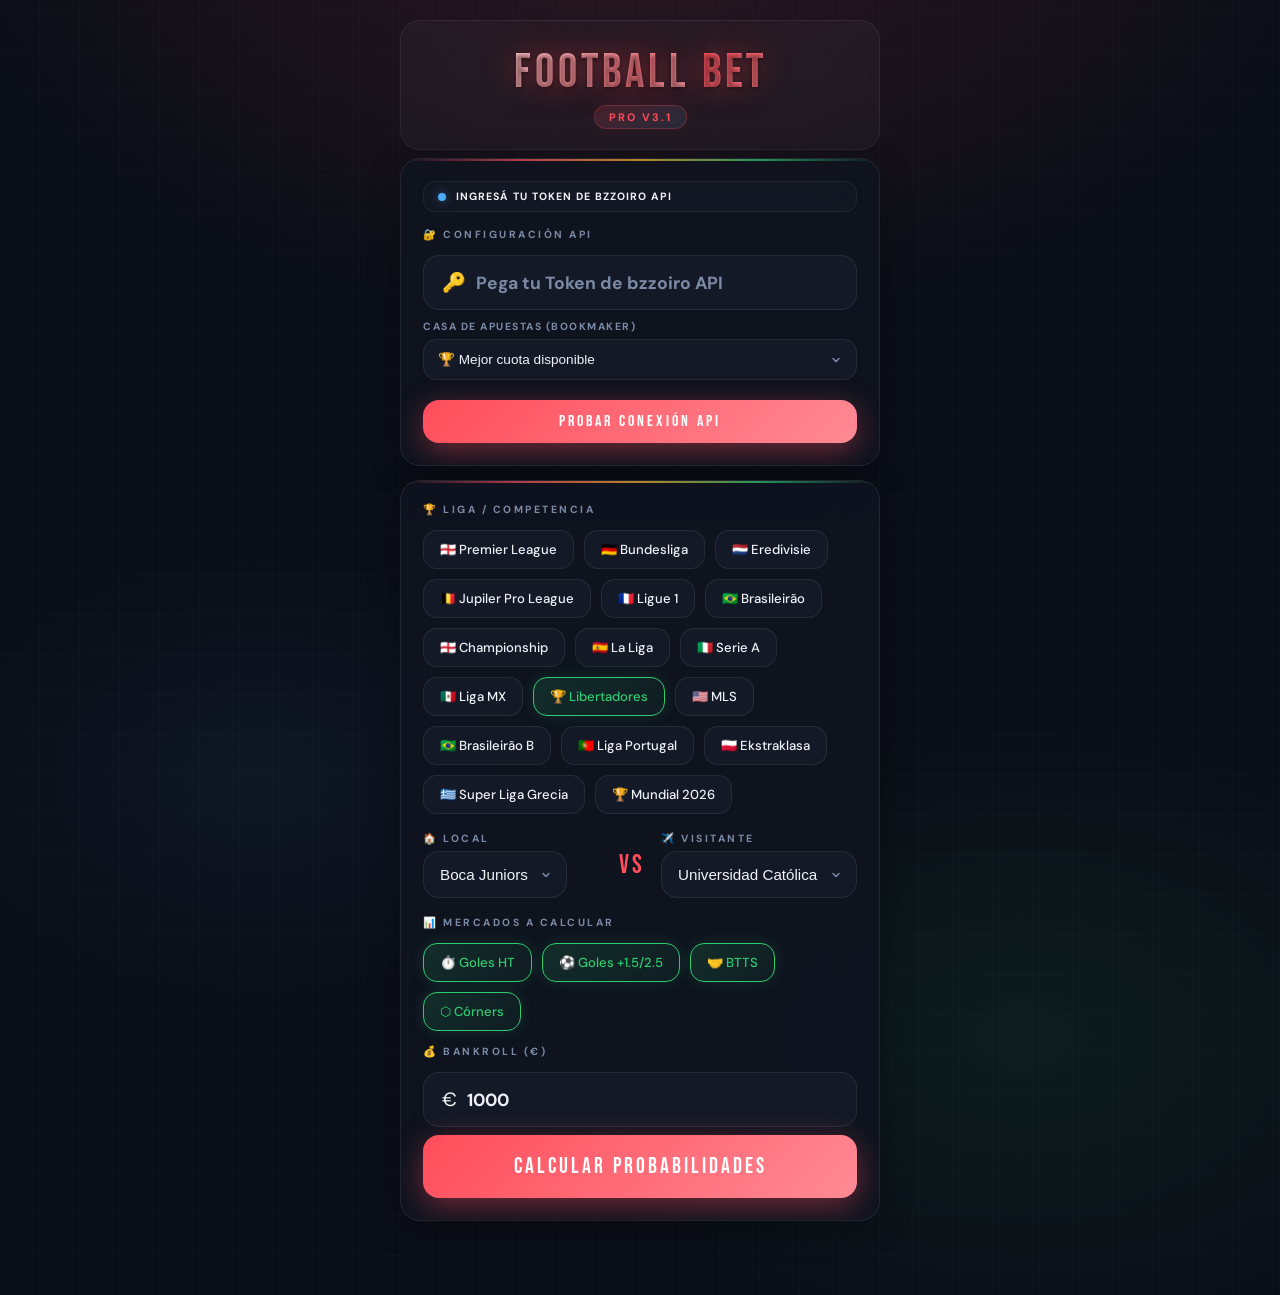
==== static/index.html @ b20aa8e4 "Rename index.html to static/index.html" ====
<!DOCTYPE html>
<html lang="es">
<head>
    <meta charset="UTF-8">
    <meta name="viewport" content="width=device-width, initial-scale=1.0">
    <title>FOOTBALL BET · PRO</title>
    <link href="https://fonts.googleapis.com/css2?family=Bebas+Neue&family=DM+Sans:wght@400;500;700&display=swap" rel="stylesheet">
    <style>
        :root {
            --bg: #0a0e17;
            --card: rgba(16, 20, 32, 0.85);
            --card2: rgba(22, 27, 42, 0.9);
            --border: rgba(255, 255, 255, 0.08);
            --text: #f0f2f8;
            --muted: #7b8aa6;
            --accent: #ff4d5a;
            --accent-glow: rgba(255, 77, 90, 0.5);
            --yellow: #ffb627;
            --yellow-glow: rgba(255, 182, 39, 0.5);
            --green: #2ecc71;
            --green-glow: rgba(46, 204, 113, 0.5);
            --blue: #4dabf7;
            --purple: #9775fa;
            --glass-bg: rgba(255, 255, 255, 0.03);
        }
        * { box-sizing: border-box; margin: 0; padding: 0; }
        body {
            background: var(--bg); color: var(--text); font-family: 'DM Sans', sans-serif;
            min-height: 100vh; display: flex; justify-content: center; padding: 20px 15px 60px;
            background-image:
                radial-gradient(ellipse 80% 50% at 50% -10%, rgba(255, 77, 90, 0.15) 0%, transparent 70%),
                radial-gradient(ellipse 60% 40% at 80% 80%, rgba(46, 204, 113, 0.08) 0%, transparent 60%),
                radial-gradient(ellipse 50% 35% at 20% 60%, rgba(77, 171, 247, 0.06) 0%, transparent 50%),
                repeating-linear-gradient(0deg, transparent, transparent 39px, rgba(255, 255, 255, 0.015) 39px, rgba(255, 255, 255, 0.015) 40px),
                repeating-linear-gradient(90deg, transparent, transparent 39px, rgba(255, 255, 255, 0.015) 39px, rgba(255, 255, 255, 0.015) 40px);
        }
        .container { width: 100%; max-width: 480px; }
        .header {
            text-align: center; padding: 28px 20px 20px; margin-bottom: 8px;
            background: var(--glass-bg); backdrop-filter: blur(20px); border-radius: 20px;
            border: 1px solid rgba(255, 255, 255, 0.06); position: relative; overflow: hidden;
        }
        .logo {
            font-family: 'Bebas Neue', sans-serif; font-size: 3rem; letter-spacing: 4px; color: white; line-height: 1;
            text-shadow: 0 0 30px var(--accent-glow), 0 2px 4px rgba(0, 0, 0, 0.5);
            background: linear-gradient(135deg, #ffffff 0%, #ff8a95 50%, #ffffff 100%);
            -webkit-background-clip: text; -webkit-text-fill-color: transparent; background-clip: text;
        }
        .badge {
            display: inline-block; margin-top: 8px; padding: 4px 14px;
            background: linear-gradient(135deg, rgba(255, 77, 90, 0.15), rgba(77, 171, 247, 0.1));
            border: 1px solid rgba(255, 77, 90, 0.25); border-radius: 20px;
            font-size: 0.68rem; font-weight: 700; letter-spacing: 2px; color: var(--accent);
            text-transform: uppercase; backdrop-filter: blur(10px); box-shadow: 0 0 20px rgba(255, 77, 90, 0.1);
        }
        .card {
            background: var(--card); backdrop-filter: blur(24px); border-radius: 20px; padding: 22px;
            border: 1px solid var(--border); margin-bottom: 14px; position: relative; overflow: hidden;
            box-shadow: 0 8px 32px rgba(0, 0, 0, 0.3); transition: all 0.3s ease;
        }
        .card::before {
            content: ''; position: absolute; top: 0; left: 0; right: 0; height: 2px;
            background: linear-gradient(90deg, transparent, var(--accent), var(--yellow), var(--green), transparent); opacity: 0.7;
        }
        .api-status {
            display: flex; align-items: center; gap: 10px; font-size: 0.66rem; font-weight: 700; letter-spacing: 1px;
            text-transform: uppercase; margin-bottom: 16px; padding: 8px 14px; border-radius: 12px;
            background: rgba(255, 255, 255, 0.02); border: 1px solid rgba(255, 255, 255, 0.06); backdrop-filter: blur(10px);
        }
        .api-dot { width: 8px; height: 8px; border-radius: 50%; background: var(--muted); flex-shrink: 0; transition: all 0.3s; }
        .api-dot.live { background: var(--green); box-shadow: 0 0 10px var(--green-glow), 0 0 20px var(--green-glow); }
        .api-dot.error { background: var(--accent); box-shadow: 0 0 10px var(--accent-glow); }
        .api-dot.sim { background: var(--blue); box-shadow: 0 0 10px rgba(77, 171, 247, 0.5); }

        .section-title {
            font-size: 0.65rem; font-weight: 700; letter-spacing: 2.5px; text-transform: uppercase;
            color: var(--muted); margin-bottom: 14px; display: flex; align-items: center; gap: 8px;
        }
        .chips { display: flex; flex-wrap: wrap; gap: 10px; margin-bottom: 6px; }
        .chip {
            padding: 10px 16px; border-radius: 14px; background: var(--card2); border: 1px solid var(--border);
            font-size: 0.82rem; font-weight: 500; cursor: pointer; transition: all 0.2s; user-select: none;
            display: flex; align-items: center; gap: 8px; color: var(--text);
        }
        .chip:hover { border-color: rgba(255, 255, 255, 0.2); transform: translateY(-1px); }
        .chip.active {
            background: linear-gradient(135deg, rgba(46, 204, 113, 0.15), rgba(46, 204, 113, 0.05));
            border-color: var(--green); color: var(--green); box-shadow: 0 0 15px rgba(46, 204, 113, 0.15);
        }

        .vs-row { display: flex; align-items: center; justify-content: center; gap: 16px; margin: 18px 0; }
        .vs-label { font-family: 'Bebas Neue', sans-serif; font-size: 1.6rem; color: var(--accent); letter-spacing: 3px; }
        .team-select {
            flex: 1; padding: 14px 16px; border-radius: 16px; background: var(--card2); border: 1px solid var(--border);
            color: var(--text); font-size: 0.95rem; font-weight: 500; cursor: pointer; appearance: none;
            background-image: url("data:image/svg+xml,%3Csvg xmlns='http://www.w3.org/2000/svg' width='12' height='12' viewBox='0 0 24 24' fill='none' stroke='%237b8aa6' stroke-width='3' stroke-linecap='round' stroke-linejoin='round'%3E%3Cpolyline points='6 9 12 15 18 9'%3E%3C/polyline%3E%3C/svg%3E");
            background-repeat: no-repeat; background-position: right 14px center; padding-right: 38px;
        }
        .team-select:focus { outline: none; border-color: var(--accent); }

        .input-wrap {
            background: var(--card2); border-radius: 16px; border: 1px solid var(--border); padding: 14px 18px;
            display: flex; align-items: center; gap: 10px;
        }
        .input-wrap input {
            background: transparent; border: none; color: var(--text); font-size: 1.1rem; font-weight: 700;
            width: 100%; outline: none; font-family: 'DM Sans', sans-serif;
        }
        .input-wrap input::placeholder { color: var(--muted); }

        .btn-calc {
            width: 100%; padding: 18px; border-radius: 16px; border: none;
            background: linear-gradient(135deg, var(--accent), #ff8a95);
            color: white; font-family: 'Bebas Neue', sans-serif; font-size: 1.4rem; letter-spacing: 3px;
            cursor: pointer; box-shadow: 0 8px 30px rgba(255, 77, 90, 0.4); transition: all 0.3s;
            margin-top: 8px; position: relative; overflow: hidden;
        }
        .btn-calc:hover { transform: translateY(-2px); box-shadow: 0 12px 40px rgba(255, 77, 90, 0.5); }
        .btn-calc:active { transform: translateY(0); }
        .btn-calc:disabled { opacity: 0.6; cursor: not-allowed; transform: none; }

        .alert-box {
            border-radius: 18px; padding: 18px; text-align: center; margin-bottom: 18px;
            border: 1px solid rgba(255, 77, 90, 0.3); background: rgba(255, 77, 90, 0.08);
        }
        .alert-box .icon { font-size: 1.6rem; margin-bottom: 6px; }
        .alert-box h3 { font-family: 'Bebas Neue', sans-serif; font-size: 1.3rem; letter-spacing: 2px; color: var(--accent); }
        .alert-box p { font-size: 0.78rem; color: var(--muted); margin-top: 4px; }

        .match-header {
            text-align: center; padding: 16px; border-radius: 16px;
            background: linear-gradient(135deg, rgba(255, 182, 39, 0.1), rgba(255, 77, 90, 0.05));
            border: 1px solid rgba(255, 182, 39, 0.2); margin-bottom: 16px;
        }
        .match-header .league { font-size: 0.7rem; font-weight: 700; letter-spacing: 2px; color: var(--yellow); text-transform: uppercase; margin-bottom: 8px; }
        .match-header .teams { font-family: 'Bebas Neue', sans-serif; font-size: 1.4rem; letter-spacing: 1.5px; }
        .match-header .elo { font-size: 0.72rem; color: var(--purple); margin-top: 6px; background: rgba(151, 117, 250, 0.1); padding: 3px 10px; border-radius: 10px; display: inline-block; }

        .prob-grid { display: grid; grid-template-columns: repeat(3, 1fr); gap: 10px; margin-bottom: 18px; }
        .prob-box {
            background: var(--card2); border-radius: 14px; padding: 14px 8px; text-align: center;
            border: 1px solid var(--border); transition: all 0.3s;
        }
        .prob-box .label { font-size: 0.65rem; font-weight: 700; letter-spacing: 1.5px; color: var(--muted); text-transform: uppercase; margin-bottom: 6px; display: flex; align-items: center; justify-content: center; gap: 4px; }
        .prob-box .value { font-family: 'Bebas Neue', sans-serif; font-size: 1.8rem; }
        .prob-box.home .value { color: var(--green); text-shadow: 0 0 15px var(--green-glow); }
        .prob-box.draw .value { color: var(--yellow); text-shadow: 0 0 15px var(--yellow-glow); }
        .prob-box.away .value { color: var(--accent); text-shadow: 0 0 15px var(--accent-glow); }
        .prob-box .est { font-size: 0.6rem; color: var(--muted); background: rgba(255, 182, 39, 0.1); padding: 2px 8px; border-radius: 8px; display: inline-block; margin-bottom: 6px; }
        .prob-box .odd-val { font-size: 0.75rem; color: var(--blue); font-weight: 700; margin-top: 4px; }
        .prob-box .ev-val { font-size: 0.65rem; font-weight: 700; padding: 2px 8px; border-radius: 8px; display: inline-block; margin-top: 4px; }
        .prob-box .ev-val.positive { background: rgba(46, 204, 113, 0.15); color: var(--green); border: 1px solid rgba(46, 204, 113, 0.3); }
        .prob-box .ev-val.negative { background: rgba(255, 77, 90, 0.15); color: var(--accent); border: 1px solid rgba(255, 77, 90, 0.3); }
        .prob-box .ev-val.neutral { background: rgba(255, 255, 255, 0.05); color: var(--muted); border: 1px solid rgba(255, 255, 255, 0.1); }

        .market-title {
            display: flex; align-items: center; justify-content: space-between; margin: 20px 0 12px;
        }
        .market-title h4 { font-size: 0.85rem; font-weight: 700; letter-spacing: 1.5px; text-transform: uppercase; display: flex; align-items: center; gap: 8px; }
        .market-title .badge-tag {
            font-size: 0.6rem; padding: 3px 10px; border-radius: 10px; background: rgba(151, 117, 250, 0.12);
            color: var(--purple); border: 1px solid rgba(151, 117, 250, 0.25); font-weight: 700;
        }

        .line-row {
            background: var(--card2); border-radius: 16px; padding: 16px; margin-bottom: 10px;
            border: 1px solid var(--border); display: flex; align-items: center; justify-content: space-between;
            position: relative; overflow: hidden;
        }
        .line-row::after {
            content: ''; position: absolute; left: 0; top: 0; bottom: 0; width: var(--bar-width, 0%);
            background: linear-gradient(90deg, rgba(255, 182, 39, 0.15), rgba(255, 182, 39, 0.05));
            border-radius: 16px 0 0 16px; pointer-events: none;
        }
        .line-row.negative::after {
            background: linear-gradient(90deg, rgba(255, 77, 90, 0.15), rgba(255, 77, 90, 0.05));
        }
        .line-info { position: relative; z-index: 1; }
        .line-info .line { font-family: 'Bebas Neue', sans-serif; font-size: 1.4rem; }
        .line-info .sublabel { font-size: 0.6rem; color: var(--muted); letter-spacing: 1.5px; text-transform: uppercase; margin-top: 2px; }
        .line-details { position: relative; z-index: 1; text-align: right; }
        .line-details .pct { font-family: 'Bebas Neue', sans-serif; font-size: 1.6rem; color: var(--yellow); }
        .line-details .pct.red { color: var(--accent); }
        .line-details .under { font-size: 0.7rem; color: var(--muted); }
        .line-details .ev {
            font-size: 0.65rem; font-weight: 700; padding: 2px 8px; border-radius: 8px;
            display: inline-block; margin-top: 4px;
        }
        .line-details .ev.positive { background: rgba(46, 204, 113, 0.15); color: var(--green); border: 1px solid rgba(46, 204, 113, 0.3); }
        .line-details .ev.negative { background: rgba(255, 77, 90, 0.15); color: var(--accent); border: 1px solid rgba(255, 77, 90, 0.3); }
        .line-details .ev.neutral { background: rgba(255, 255, 255, 0.05); color: var(--muted); border: 1px solid rgba(255, 255, 255, 0.1); }
        .line-details .odds { font-size: 0.6rem; color: var(--blue); margin-top: 2px; font-weight: 700; }

        .best-bet {
            border-radius: 20px; padding: 22px; text-align: center; margin-top: 18px;
            background: linear-gradient(135deg, rgba(46, 204, 113, 0.08), rgba(77, 171, 247, 0.05));
            border: 1px solid rgba(46, 204, 113, 0.25); position: relative; overflow: hidden;
        }
        .best-bet .target { font-size: 0.65rem; font-weight: 700; letter-spacing: 2.5px; color: var(--green); text-transform: uppercase; margin-bottom: 8px; display: flex; align-items: center; justify-content: center; gap: 6px; }
        .best-bet h3 { font-family: 'Bebas Neue', sans-serif; font-size: 1.5rem; letter-spacing: 2px; color: var(--yellow); margin-bottom: 6px; }
        .best-bet p { font-size: 0.78rem; color: var(--muted); margin-bottom: 12px; }
        .best-bet .conf { display: inline-block; padding: 6px 16px; border-radius: 20px; background: rgba(46, 204, 113, 0.12); border: 1px solid rgba(46, 204, 113, 0.3); color: var(--green); font-size: 0.8rem; font-weight: 700; }

        .other-bets { margin-top: 14px; }
        .other-bet-row {
            display: flex; align-items: center; justify-content: space-between; padding: 10px 0;
            border-bottom: 1px solid rgba(255, 255, 255, 0.05);
        }
        .other-bet-row:last-child { border-bottom: none; }
        .other-bet-row .rank { font-size: 0.75rem; color: var(--muted); width: 30px; }
        .other-bet-row .name { font-size: 0.82rem; font-weight: 700; flex: 1; }
        .other-bet-row .prob { font-family: 'Bebas Neue', sans-serif; font-size: 1.1rem; }

        .footer-note {
            text-align: center; font-size: 0.6rem; color: var(--muted); margin-top: 20px;
            letter-spacing: 1px; opacity: 0.6;
        }

        .hidden { display: none !important; }

        .bookmaker-select { margin-bottom: 14px; }
        .bookmaker-select label {
            font-size: 0.65rem; font-weight: 700; letter-spacing: 1.5px; color: var(--muted);
            text-transform: uppercase; display: block; margin-bottom: 6px;
        }
        .bookmaker-select select {
            width: 100%; padding: 12px 14px; border-radius: 14px; background: var(--card2);
            border: 1px solid var(--border); color: var(--text); font-size: 0.85rem;
            appearance: none;
            background-image: url("data:image/svg+xml,%3Csvg xmlns='http://www.w3.org/2000/svg' width='12' height='12' viewBox='0 0 24 24' fill='none' stroke='%237b8aa6' stroke-width='3' stroke-linecap='round' stroke-linejoin='round'%3E%3Cpolyline points='6 9 12 15 18 9'%3E%3C/polyline%3E%3C/svg%3E");
            background-repeat: no-repeat; background-position: right 14px center; padding-right: 38px;
        }

        .spinner {
            display: inline-block; width: 18px; height: 18px; border: 2px solid rgba(255,255,255,0.2);
            border-top-color: var(--accent); border-radius: 50%; animation: spin 0.8s linear infinite;
            margin-right: 8px; vertical-align: middle;
        }
        @keyframes spin { to { transform: rotate(360deg); } }

        .back-btn {
            background: var(--card2); border: 1px solid var(--border); color: var(--text);
            padding: 10px 20px; border-radius: 12px; font-size: 0.8rem; font-weight: 700;
            cursor: pointer; margin-bottom: 14px; display: flex; align-items: center; gap: 8px;
            transition: all 0.2s;
        }
        .back-btn:hover { border-color: var(--accent); }
    </style>
</head>
<body>
    <div class="container">
        <div class="header">
            <div class="logo">FOOTBALL <span style="-webkit-text-fill-color:transparent;background:linear-gradient(135deg,var(--accent),#ff8a95);-webkit-background-clip:text;background-clip:text;">BET</span></div>
            <div class="badge">PRO v3.1</div>
        </div>

        <div class="card">
            <div class="api-status" id="apiStatus">
                <div class="api-dot" id="apiDot"></div>
                <span id="apiText">Conectando a API...</span>
            </div>
            <div class="section-title">🔐 CONFIGURACIÓN API</div>
            <div class="input-wrap" style="margin-bottom:10px;">
                <span style="font-size:1.2rem;">🔑</span>
                <input type="password" id="apiToken" placeholder="Pega tu Token de bzzoiro API" value="">
            </div>
            <div class="bookmaker-select">
                <label>Casa de apuestas (bookmaker)</label>
                <select id="bookmakerSelect">
                    <option value="best">🏆 Mejor cuota disponible</option>
                    <option value="betano">🟢 Betano</option>
                    <option value="pinnacle">Pinnacle</option>
                    <option value="bet365">Bet365</option>
                    <option value="unibet">Unibet</option>
                    <option value="williamhill">William Hill</option>
                    <option value="betfair">Betfair</option>
                    <option value="interwetten">Interwetten</option>
                    <option value="bwin">Bwin</option>
                    <option value="oddssafari-consensus">📊 Promedio mercado</option>
                </select>
            </div>
            <button class="btn-calc" style="margin-top:6px; padding:12px; font-size:1rem;" onclick="testApiConnection()">Probar conexión API</button>
        </div>

        <div class="card" id="setupCard">
            <div class="section-title">🏆 LIGA / COMPETENCIA</div>
            <div class="chips" id="leagueChips">
                <div class="chip" data-league="premier">🏴󠁧󠁢󠁥󠁮󠁧󠁿 Premier League</div>
                <div class="chip" data-league="bundesliga">🇩🇪 Bundesliga</div>
                <div class="chip" data-league="eredivisie">🇳🇱 Eredivisie</div>
                <div class="chip" data-league="jupiler">🇧🇪 Jupiler Pro League</div>
                <div class="chip" data-league="ligue1">🇫🇷 Ligue 1</div>
                <div class="chip" data-league="brasileirao">🇧🇷 Brasileirão</div>
                <div class="chip" data-league="championship">🏴󠁧󠁢󠁥󠁮󠁧󠁿 Championship</div>
                <div class="chip" data-league="laliga">🇪🇸 La Liga</div>
                <div class="chip" data-league="seriea">🇮🇹 Serie A</div>
                <div class="chip" data-league="ligamx">🇲🇽 Liga MX</div>
                <div class="chip active" data-league="libertadores">🏆 Libertadores</div>
                <div class="chip" data-league="mls">🇺🇸 MLS</div>
                <div class="chip" data-league="brasileiraob">🇧🇷 Brasileirão B</div>
                <div class="chip" data-league="portugal">🇵🇹 Liga Portugal</div>
                <div class="chip" data-league="ekstraklasa">🇵🇱 Ekstraklasa</div>
                <div class="chip" data-league="greece">🇬🇷 Super Liga Grecia</div>
                <div class="chip" data-league="mundial2026">🏆 Mundial 2026</div>
            </div>

            <div class="vs-row">
                <div style="flex:1;">
                    <div class="section-title" style="margin-bottom:6px;">🏠 LOCAL</div>
                    <select class="team-select" id="homeTeam">
                        <option value="boca">Boca Juniors</option>
                        <option value="river">River Plate</option>
                        <option value="palmeiras">Palmeiras</option>
                        <option value="flamengo">Flamengo</option>
                    </select>
                </div>
                <div class="vs-label">VS</div>
                <div style="flex:1;">
                    <div class="section-title" style="margin-bottom:6px;">✈️ VISITANTE</div>
                    <select class="team-select" id="awayTeam">
                        <option value="catolica">Universidad Católica</option>
                        <option value="river">River Plate</option>
                        <option value="palmeiras">Palmeiras</option>
                        <option value="flamengo">Flamengo</option>
                    </select>
                </div>
            </div>

            <div class="section-title">📊 MERCADOS A CALCULAR</div>
            <div class="chips" id="marketChips">
                <div class="chip active" data-market="htgoals">⏱️ Goles HT</div>
                <div class="chip active" data-market="goals">⚽ Goles +1.5/2.5</div>
                <div class="chip active" data-market="btts">🤝 BTTS</div>
                <div class="chip active" data-market="corners">⬡ Córners</div>
            </div>

            <div class="section-title" style="margin-top:14px;">💰 BANKROLL (€)</div>
            <div class="input-wrap">
                <span style="font-size:1.2rem;">€</span>
                <input type="number" id="bankroll" value="1000" min="1">
            </div>

            <button class="btn-calc" id="calcBtn" onclick="calculateAll()">
                <span id="btnText">CALCULAR PROBABILIDADES</span>
            </button>
        </div>

        <div id="resultsArea" class="hidden">
            <button class="back-btn" onclick="goBack()">← Volver</button>
            
            <div class="alert-box hidden" id="valueAlert">
                <div class="icon">⚠️</div>
                <h3>SIN APUESTA CLARA</h3>
                <p>Ningún mercado supera el umbral de valor (+1.5% EV)</p>
            </div>

            <div class="match-header">
                <div class="league" id="resLeague">🏆 LIBERTADORES</div>
                <div class="teams" id="resTeams">BOCA JUNIORS VS UNIVERSIDAD CATÓLICA</div>
                <div class="elo" id="resElo">Elo: Juniors 1497 vs Católica 1531</div>
            </div>

            <div class="prob-grid">
                <div class="prob-box home">
                    <div class="est">EST</div>
                    <div class="label">🏠 LOCAL</div>
                    <div class="value" id="probHome">--%</div>
                    <div class="odd-val" id="oddHome">Cuota: --</div>
                    <div class="ev-val neutral" id="evHome1x2">EV: --</div>
                </div>
                <div class="prob-box draw">
                    <div class="est">EST</div>
                    <div class="label">🟡 EMPATE</div>
                    <div class="value" id="probDraw">--%</div>
                    <div class="odd-val" id="oddDraw">Cuota: --</div>
                    <div class="ev-val neutral" id="evDraw1x2">EV: --</div>
                </div>
                <div class="prob-box away">
                    <div class="est">EST</div>
                    <div class="label">✈️ VISITANTE</div>
                    <div class="value" id="probAway">--%</div>
                    <div class="odd-val" id="oddAway">Cuota: --</div>
                    <div class="ev-val neutral" id="evAway1x2">EV: --</div>
                </div>
            </div>

            <div id="goalsSection">
                <div class="market-title">
                    <h4>⚽ GOLES</h4>
                    <div style="display:flex; gap:8px; align-items:center;">
                        <span style="font-size:0.75rem; color:var(--yellow);">λ <span id="lambdaGoals">-</span></span>
                        <span class="badge-tag">✓ ATK×DEF</span>
                    </div>
                </div>
                <div class="line-row" id="rowOver15" style="--bar-width:0%;">
                    <div class="line-info">
                        <div class="line">+1.5</div>
                        <div class="sublabel">LÍNEA</div>
                    </div>
                    <div style="flex:1; padding:0 12px; position:relative; z-index:1;">
                        <div style="font-size:0.7rem; color:var(--muted);">Under: <span id="under15">--%</span></div>
                        <div style="font-size:0.6rem; color:var(--muted); opacity:0.7;">IC 95%: <span id="ci15">-</span></div>
                    </div>
                    <div class="line-details">
                        <div class="pct" id="pctOver15">--%</div>
                        <div class="sublabel">OVER</div>
                        <div class="odds" id="oddsOver15">Cuota: --</div>
                        <div class="ev neutral" id="evOver15">EV: --</div>
                    </div>
                </div>
                <div class="line-row" id="rowOver25" style="--bar-width:0%;">
                    <div class="line-info">
                        <div class="line">+2.5</div>
                        <div class="sublabel">LÍNEA</div>
                    </div>
                    <div style="flex:1; padding:0 12px; position:relative; z-index:1;">
                        <div style="font-size:0.7rem; color:var(--muted);">Under: <span id="under25">--%</span></div>
                        <div style="font-size:0.6rem; color:var(--muted); opacity:0.7;">IC 95%: <span id="ci25">-</span></div>
                    </div>
                    <div class="line-details">
                        <div class="pct" id="pctOver25">--%</div>
                        <div class="sublabel">OVER</div>
                        <div class="odds" id="oddsOver25">Cuota: --</div>
                        <div class="ev neutral" id="evOver25">EV: --</div>
                    </div>
                </div>
            </div>

            <div id="htSection">
                <div class="market-title">
                    <h4>⏱️ GOLES 1ER TIEMPO</h4>
                    <div style="display:flex; gap:8px; align-items:center;">
                        <span style="font-size:0.75rem; color:var(--yellow);">λ <span id="lambdaHT">-</span></span>
                        <span class="badge-tag">✓ CALIBRADO</span>
                    </div>
                </div>
                <div class="line-row" id="rowHT05" style="--bar-width:0%;">
                    <div class="line-info">
                        <div class="line">+0.5</div>
                        <div class="sublabel">LÍNEA</div>
                    </div>
                    <div style="flex:1; padding:0 12px; position:relative; z-index:1;">
                        <div style="font-size:0.7rem; color:var(--muted);">Under: <span id="underHT05">--%</span></div>
                        <div style="font-size:0.6rem; color:var(--muted); opacity:0.7;">IC 95%: <span id="ciHT05">-</span></div>
                    </div>
                    <div class="line-details">
                        <div class="pct" id="pctHT05">--%</div>
                        <div class="sublabel">OVER</div>
                        <div class="odds" id="oddsHT05">Cuota: --</div>
                        <div class="ev neutral" id="evHT05">EV: --</div>
                    </div>
                </div>
                <div class="line-row" id="rowHT15" style="--bar-width:0%;">
                    <div class="line-info">
                        <div class="line">+1.5</div>
                        <div class="sublabel">LÍNEA</div>
                    </div>
                    <div style="flex:1; padding:0 12px; position:relative; z-index:1;">
                        <div style="font-size:0.7rem; color:var(--muted);">Under: <span id="underHT15">--%</span></div>
                        <div style="font-size:0.6rem; color:var(--muted); opacity:0.7;">IC 95%: <span id="ciHT15">-</span></div>
                    </div>
                    <div class="line-details">
                        <div class="pct red" id="pctHT15">--%</div>
                        <div class="sublabel">OVER</div>
                        <div class="odds" id="oddsHT15">Cuota: --</div>
                        <div class="ev neutral" id="evHT15">EV: --</div>
                    </div>
                </div>
            </div>

            <div id="bttsSection">
                <div class="market-title">
                    <h4>🤝 AMBOS MARCAN</h4>
                    <span class="badge-tag" id="bttsRhoTag">✓ ρ DC</span>
                </div>
                <div class="line-row" id="rowBTTS" style="--bar-width:0%;">
                    <div class="line-info">
                        <div class="line">BTTS</div>
                        <div class="sublabel">AMBOS</div>
                    </div>
                    <div style="flex:1; padding:0 12px; position:relative; z-index:1;">
                        <div style="font-size:0.7rem; color:var(--muted);">No: <span id="bttsNo">--%</span></div>
                        <div style="font-size:0.6rem; color:var(--muted); opacity:0.7;">IC 95%: <span id="ciBTTS">-</span></div>
                    </div>
                    <div class="line-details">
                        <div class="pct" id="pctBTTS">--%</div>
                        <div class="sublabel">SÍ</div>
                        <div class="odds" id="oddsBTTS">Cuota: --</div>
                        <div class="ev neutral" id="evBTTS">EV: --</div>
                    </div>
                </div>
            </div>

            <div id="cornersSection">
                <div class="market-title">
                    <h4>⬡ CÓRNERS</h4>
                    <div style="display:flex; gap:8px; align-items:center;">
                        <span style="font-size:0.75rem; color:var(--yellow);">λ <span id="lambdaCorners">-</span> · R=<span id="rCorners">-</span></span>
                        <span class="badge-tag">✓ CALIBRADO</span>
                    </div>
                </div>
                <div class="line-row" id="rowCor75" style="--bar-width:0%;">
                    <div class="line-info"><div class="line">+7.5</div><div class="sublabel">LÍNEA</div></div>
                    <div style="flex:1; padding:0 12px; position:relative; z-index:1;">
                        <div style="font-size:0.7rem; color:var(--muted);">Under: <span id="underCor75">--%</span></div>
                        <div style="font-size:0.6rem; color:var(--muted); opacity:0.7;">IC 95%: <span id="ciCor75">-</span></div>
                    </div>
                    <div class="line-details">
                        <div class="pct" id="pctCor75">--%</div><div class="sublabel">OVER</div>
                        <div class="odds" id="oddsCor75">Cuota: --</div>
                        <div class="ev neutral" id="evCor75">EV: --</div>
                    </div>
                </div>
                <div class="line-row" id="rowCor85" style="--bar-width:0%;">
                    <div class="line-info"><div class="line">+8.5</div><div class="sublabel">LÍNEA</div></div>
                    <div style="flex:1; padding:0 12px; position:relative; z-index:1;">
                        <div style="font-size:0.7rem; color:var(--muted);">Under: <span id="underCor85">--%</span></div>
                        <div style="font-size:0.6rem; color:var(--muted); opacity:0.7;">IC 95%: <span id="ciCor85">-</span></div>
                    </div>
                    <div class="line-details">
                        <div class="pct" id="pctCor85">--%</div><div class="sublabel">OVER</div>
                        <div class="odds" id="oddsCor85">Cuota: --</div>
                        <div class="ev neutral" id="evCor85">EV: --</div>
                    </div>
                </div>
                <div class="line-row" id="rowCor95" style="--bar-width:0%;">
                    <div class="line-info"><div class="line">+9.5</div><div class="sublabel">LÍNEA</div></div>
                    <div style="flex:1; padding:0 12px; position:relative; z-index:1;">
                        <div style="font-size:0.7rem; color:var(--muted);">Under: <span id="underCor95">--%</span></div>
                        <div style="font-size:0.6rem; color:var(--muted); opacity:0.7;">IC 95%: <span id="ciCor95">-</span></div>
                    </div>
                    <div class="line-details">
                        <div class="pct" id="pctCor95">--%</div><div class="sublabel">OVER</div>
                        <div class="odds" id="oddsCor95">Cuota: --</div>
                        <div class="ev neutral" id="evCor95">EV: --</div>
                    </div>
                </div>
                <div class="line-row negative" id="rowCor105" style="--bar-width:0%;">
                    <div class="line-info"><div class="line">+10.5</div><div class="sublabel">LÍNEA</div></div>
                    <div style="flex:1; padding:0 12px; position:relative; z-index:1;">
                        <div style="font-size:0.7rem; color:var(--muted);">Under: <span id="underCor105">--%</span></div>
                        <div style="font-size:0.6rem; color:var(--muted); opacity:0.7;">IC 95%: <span id="ciCor105">-</span></div>
                    </div>
                    <div class="line-details">
                        <div class="pct red" id="pctCor105">--%</div><div class="sublabel">OVER</div>
                        <div class="odds" id="oddsCor105">Cuota: --</div>
                        <div class="ev neutral" id="evCor105">EV: --</div>
                    </div>
                </div>
            </div>

            <div class="best-bet hidden" id="bestBetBox">
                <div class="target">🎯 MEJOR APUESTA</div>
                <h3 id="bestBetName">-</h3>
                <p id="bestBetDesc">-</p>
                <div class="conf" id="bestBetConf">-</div>
                <div class="other-bets" id="otherBets"></div>
            </div>

            <div class="footer-note">
                FOOTBALL BET v3.1 PRO · Dixon-Coles corregido (τ₀₀=1−λhλaρ) · BTTS con correlación ρ · Ataque×Defensa · Elo · Cuotas reales de mercado
            </div>
        </div>
    </div>

    <script>
    // ─── CONFIG ────────────────────────────────────────────────────────────────
    const API_BASE = 'https://sports.bzzoiro.com/api/v2';
    const EV_THRESHOLD = 0.015;
    let currentEventId = null, apiOdds = {}, modelProbs = {};
    let selectedLeague = 'libertadores';
    let selectedMarkets = ['htgoals','goals','btts','corners'];

    // ─── TEAM DATA ─────────────────────────────────────────────────────────────
    const TEAM_ELO = {
        boca:     { name:'Boca Juniors',          elo:1497, attack:1.15, defense:0.95, homeAdv:0.25 },
        catolica: { name:'Universidad Catolica',  elo:1531, attack:1.25, defense:0.88, homeAdv:0.20 },
        river:    { name:'River Plate',            elo:1580, attack:1.45, defense:0.78, homeAdv:0.35 },
        palmeiras:{ name:'Palmeiras',              elo:1560, attack:1.40, defense:0.80, homeAdv:0.30 },
        flamengo: { name:'Flamengo',               elo:1545, attack:1.38, defense:0.82, homeAdv:0.32 },
    };

    // ─── LEAGUE PARAMS ─────────────────────────────────────────────────────────
    const LEAGUE_PARAMS = {
        libertadores: { rho:-0.088, avgHomeGoals:1.35, avgAwayGoals:1.15, avgCorners:9.2,  cornerR:6.1 },
        premier:      { rho:-0.075, avgHomeGoals:1.55, avgAwayGoals:1.25, avgCorners:10.5, cornerR:7.2 },
        laliga:       { rho:-0.065, avgHomeGoals:1.48, avgAwayGoals:1.15, avgCorners:9.8,  cornerR:6.8 },
        bundesliga:   { rho:-0.080, avgHomeGoals:1.65, avgAwayGoals:1.35, avgCorners:10.2, cornerR:7.0 },
        seriea:       { rho:-0.070, avgHomeGoals:1.42, avgAwayGoals:1.18, avgCorners:9.5,  cornerR:6.5 },
        ligue1:       { rho:-0.072, avgHomeGoals:1.38, avgAwayGoals:1.10, avgCorners:9.0,  cornerR:6.0 },
        brasileirao:  { rho:-0.085, avgHomeGoals:1.50, avgAwayGoals:1.05, avgCorners:9.8,  cornerR:6.4 },
        mls:          { rho:-0.090, avgHomeGoals:1.60, avgAwayGoals:1.30, avgCorners:10.0, cornerR:6.8 },
        default:      { rho:-0.075, avgHomeGoals:1.45, avgAwayGoals:1.15, avgCorners:9.5,  cornerR:6.5 }
    };

    // ─── MATH HELPERS ──────────────────────────────────────────────────────────
    function poisson(l, k) {
        return Math.exp(-l) * Math.pow(l, k) / factorial(k);
    }
    function factorial(n) {
        if (n <= 1) return 1;
        let r = 1;
        for (let i = 2; i <= n; i++) r *= i;
        return r;
    }

    // ─── FIX 1: Dixon-Coles con τ(0,0) = 1 − λh·λa·ρ ─────────────────────────
    // Bug original: τ(0,0) usaba solo (1-ρ), ignorando el producto λh·λa
    // Fórmula correcta según Dixon & Coles (1997):
    //   τ(0,0) = 1 − λh·λa·ρ
    //   τ(1,0) = 1 + λa·ρ
    //   τ(0,1) = 1 + λh·ρ
    //   τ(1,1) = 1 − ρ
    function dixonColesProb(hL, aL, rho, maxG = 15) {
        let hW = 0, d = 0, aW = 0;
        const hD = [], aD = [];
        for (let i = 0; i <= maxG; i++) { hD[i] = poisson(hL, i); aD[i] = poisson(aL, i); }
        for (let h = 0; h <= maxG; h++) {
            for (let a = 0; a <= maxG; a++) {
                let tau = 1;
                // CORREGIDO: cada caso aplica el ajuste correcto de baja puntuación
                if      (h === 0 && a === 0) tau = 1 - hL * aL * rho;  // ← fix: era 1-rho
                else if (h === 0 && a === 1) tau = 1 + hL * rho;
                else if (h === 1 && a === 0) tau = 1 + aL * rho;
                else if (h === 1 && a === 1) tau = 1 - rho;
                const p = hD[h] * aD[a] * tau;
                if      (h > a) hW += p;
                else if (h === a) d  += p;
                else              aW += p;
            }
        }
        // Normalizar por si el ajuste tau introduce mínimo error numérico
        const t = hW + d + aW;
        return { home: hW / t, draw: d / t, away: aW / t };
    }

    function overUnderProb(l, line, over = true, maxG = 15) {
        let c = 0;
        for (let k = 0; k <= maxG; k++) if (over ? k > line : k <= line) c += poisson(l, k);
        return c;
    }

    // ─── FIX 2: bttsProb aplica corrección Dixon-Coles con ρ ──────────────────
    // Bug original: ignoraba correlación ρ, sobreestimando BTTS en partidos de baja puntuación
    function bttsProb(hL, aL, rho, maxG = 10) {
        let p = 0;
        for (let h = 0; h <= maxG; h++) {
            for (let a = 0; a <= maxG; a++) {
                // Aplicar tau DC a los scores bajos
                let tau = 1;
                if      (h === 0 && a === 0) tau = 1 - hL * aL * rho;
                else if (h === 0 && a === 1) tau = 1 + hL * rho;
                else if (h === 1 && a === 0) tau = 1 + aL * rho;
                else if (h === 1 && a === 1) tau = 1 - rho;
                // Solo contar cuando ambos equipos marcaron (h≥1 y a≥1)
                if (h >= 1 && a >= 1) p += poisson(hL, h) * poisson(aL, a) * tau;
            }
        }
        return p;
    }

    function cornerProb(tc, line, over = true, maxG = 25) {
        let c = 0;
        for (let k = 0; k <= maxG; k++) if (over ? k > line : k <= line) c += poisson(tc, k);
        return c;
    }

    function confidenceInterval(p, n = 50) {
        const z = 1.96, denom = 1 + z * z / n;
        const center = (p + z * z / (2 * n)) / denom;
        const margin = z * Math.sqrt((p * (1 - p) + z * z / (4 * n)) / n) / denom;
        return { low: Math.max(0, center - margin), high: Math.min(1, center + margin) };
    }

    function calculateEV(p, odd) {
        if (!odd || odd <= 1) return null;
        return (p * odd) - 1;
    }
    function formatEV(ev) {
        if (ev === null) return '--';
        return (ev >= 0 ? '+' : '') + (ev * 100).toFixed(1) + '%';
    }
    function evClass(ev) {
        if (ev === null) return 'neutral';
        if (ev >= EV_THRESHOLD) return 'positive';
        if (ev > 0) return 'neutral';
        return 'negative';
    }

    // ─── UI LISTENERS ──────────────────────────────────────────────────────────
    document.querySelectorAll('#leagueChips .chip').forEach(c => {
        c.addEventListener('click', () => {
            document.querySelectorAll('#leagueChips .chip').forEach(x => x.classList.remove('active'));
            c.classList.add('active');
            selectedLeague = c.dataset.league;
        });
    });

    document.querySelectorAll('#marketChips .chip').forEach(c => {
        c.addEventListener('click', () => {
            c.classList.toggle('active');
            const m = c.dataset.market;
            if (c.classList.contains('active')) { if (!selectedMarkets.includes(m)) selectedMarkets.push(m); }
            else selectedMarkets = selectedMarkets.filter(x => x !== m);
        });
    });

    function setApiStatus(s, t) {
        document.getElementById('apiDot').className = 'api-dot ' + s;
        document.getElementById('apiText').textContent = t;
    }

    function goBack() {
        document.getElementById('resultsArea').classList.add('hidden');
        document.getElementById('setupCard').classList.remove('hidden');
    }

    // ─── API ───────────────────────────────────────────────────────────────────
    async function testApiConnection() {
        const t = document.getElementById('apiToken').value.trim();
        if (!t) { setApiStatus('error', 'Ingresá tu API token primero'); return; }
        setApiStatus('sim', 'Probando conexión...');
        try {
            const r = await fetch(`${API_BASE}/events/?date_from=2026-05-28&date_to=2026-05-28&limit=1`, {
                headers: { 'Authorization': `Token ${t}` }
            });
            if (r.ok) setApiStatus('live', 'API conectada · bzzoiro v2');
            else setApiStatus('error', `Error API: ${r.status}`);
        } catch (e) { setApiStatus('error', 'Sin conexión a API'); }
    }

    async function fetchEventId(homeName, awayName, dt = '2026-05-28') {
        const t = document.getElementById('apiToken').value.trim();
        if (!t) return null;
        const searchTerms = [homeName, homeName.split(' ')[0]];
        for (const term of searchTerms) {
            try {
                const r = await fetch(
                    `${API_BASE}/events/?team_name=${encodeURIComponent(term)}&date_from=${dt}&date_to=${dt}&limit=20`,
                    { headers: { 'Authorization': `Token ${t}` } }
                );
                if (!r.ok) continue;
                const data = await r.json();
                for (const e of (data.results || data.events || [])) {
                    const ho = (e.home_team || '').toLowerCase();
                    const aw = (e.away_team || '').toLowerCase();
                    const homeMatch   = ho.includes(homeName.toLowerCase().split(' ')[0]);
                    const awayMatch   = aw.includes(awayName.toLowerCase().split(' ')[0]);
                    const reverseMatch = aw.includes(homeName.toLowerCase().split(' ')[0]) && ho.includes(awayName.toLowerCase().split(' ')[0]);
                    if ((homeMatch && awayMatch) || reverseMatch) return e.id;
                }
            } catch (e) { continue; }
        }
        return null;
    }

    // ─── FIX 3: Claves de cuotas estandarizadas ────────────────────────────────
    // Se unifica el esquema de nombres para que fetch y render usen las mismas claves:
    //   1x2       → home, draw, away
    //   O/U goles → ou15_over, ou15_under, ou25_over, ou25_under
    //   BTTS      → btts_yes, btts_no
    //   HT goles  → ht_ou05_over, ht_ou15_over
    //   Córners   → corner_ou75_over, corner_ou85_over, ...
    async function fetchOddsForEvent(eid) {
        const t  = document.getElementById('apiToken').value.trim();
        const bm = document.getElementById('bookmakerSelect').value;
        if (!t || !eid) return null;

        const odds = {};

        // Helper para mapear outcome → clave normalizada
        const mapGoalsOdds = (items, prefix) => {
            for (const i of items) {
                const out = (i.outcome || '').toUpperCase();
                if (out === 'OVER')  odds[`${prefix}_over`]  = i.decimal_odds;
                if (out === 'UNDER') odds[`${prefix}_under`] = i.decimal_odds;
            }
        };

        try {
            if (bm === 'best') {
                // 1x2
                const r1x2 = await fetch(`${API_BASE}/odds/best/?event_id=${eid}&market=1x2`, { headers: { 'Authorization': `Token ${t}` } });
                if (r1x2.ok) {
                    const d = await r1x2.json();
                    for (const i of (d.best_odds || [])) {
                        const out = (i.outcome || '').toUpperCase();
                        if (out === 'HOME') odds.home = i.decimal_odds;
                        if (out === 'DRAW') odds.draw = i.decimal_odds;
                        if (out === 'AWAY') odds.away = i.decimal_odds;
                    }
                }
                // O/U goles
                for (const [mkt, prefix] of [['over_under_15','ou15'],['over_under_25','ou25'],['over_under_35','ou35']]) {
                    const r = await fetch(`${API_BASE}/odds/best/?event_id=${eid}&market=${mkt}`, { headers: { 'Authorization': `Token ${t}` } });
                    if (r.ok) { const d = await r.json(); mapGoalsOdds(d.best_odds || [], prefix); }
                }
                // BTTS
                const rbtts = await fetch(`${API_BASE}/odds/best/?event_id=${eid}&market=btts`, { headers: { 'Authorization': `Token ${t}` } });
                if (rbtts.ok) {
                    const d = await rbtts.json();
                    for (const i of (d.best_odds || [])) {
                        const out = (i.outcome || '').toUpperCase();
                        if (out === 'YES') odds.btts_yes = i.decimal_odds;
                        if (out === 'NO')  odds.btts_no  = i.decimal_odds;
                    }
                }
                // ─── FIX 4: Mercado HT goles (nuevo) ─────────────────────────
                for (const [mkt, prefix] of [['ht_over_under_05','ht_ou05'],['ht_over_under_15','ht_ou15']]) {
                    try {
                        const r = await fetch(`${API_BASE}/odds/best/?event_id=${eid}&market=${mkt}`, { headers: { 'Authorization': `Token ${t}` } });
                        if (r.ok) { const d = await r.json(); mapGoalsOdds(d.best_odds || [], prefix); }
                    } catch (_) {}
                }
                // ─── FIX 4: Mercado córners (nuevo) ──────────────────────────
                for (const [mkt, prefix] of [['corners_over_under_75','corner_ou75'],['corners_over_under_85','corner_ou85'],['corners_over_under_95','corner_ou95'],['corners_over_under_105','corner_ou105']]) {
                    try {
                        const r = await fetch(`${API_BASE}/odds/best/?event_id=${eid}&market=${mkt}`, { headers: { 'Authorization': `Token ${t}` } });
                        if (r.ok) { const d = await r.json(); mapGoalsOdds(d.best_odds || [], prefix); }
                    } catch (_) {}
                }

            } else if (bm === 'oddssafari-consensus') {
                const r = await fetch(`${API_BASE}/events/${eid}/odds/`, { headers: { 'Authorization': `Token ${t}` } });
                if (r.ok) {
                    const d = await r.json();
                    const o = d.odds || {};
                    odds.home       = o.home_win;
                    odds.draw       = o.draw;
                    odds.away       = o.away_win;
                    odds.ou15_over  = o.over_15_goals;
                    odds.ou15_under = o.under_15_goals;
                    odds.ou25_over  = o.over_25_goals;
                    odds.ou25_under = o.under_25_goals;
                    odds.btts_yes   = o.btts_yes;
                    odds.btts_no    = o.btts_no;
                }
            } else {
                const r = await fetch(`${API_BASE}/events/${eid}/odds/comparison/`, { headers: { 'Authorization': `Token ${t}` } });
                if (r.ok) {
                    const d = await r.json();
                    const mk = d.markets || {};
                    if (mk['1x2'] && mk['1x2'][bm]) {
                        const b = mk['1x2'][bm];
                        odds.home = b.HOME?.decimal_odds;
                        odds.draw = b.DRAW?.decimal_odds;
                        odds.away = b.AWAY?.decimal_odds;
                    }
                    const goalMap = { over_under_15: 'ou15', over_under_25: 'ou25', over_under_35: 'ou35' };
                    for (const [apiMkt, prefix] of Object.entries(goalMap)) {
                        if (mk[apiMkt]?.[bm]) {
                            const b = mk[apiMkt][bm];
                            if (b.OVER?.decimal_odds)  odds[`${prefix}_over`]  = b.OVER.decimal_odds;
                            if (b.UNDER?.decimal_odds) odds[`${prefix}_under`] = b.UNDER.decimal_odds;
                        }
                    }
                    if (mk['btts']?.[bm]) {
                        const b = mk['btts'][bm];
                        if (b.YES?.decimal_odds) odds.btts_yes = b.YES.decimal_odds;
                        if (b.NO?.decimal_odds)  odds.btts_no  = b.NO.decimal_odds;
                    }
                }
            }
            return Object.keys(odds).length > 0 ? odds : null;
        } catch (e) { return null; }
    }

    // ─── MODEL ─────────────────────────────────────────────────────────────────
    function runModel() {
        const hi = document.getElementById('homeTeam').value;
        const ai = document.getElementById('awayTeam').value;
        const h  = TEAM_ELO[hi] || TEAM_ELO.boca;
        const a  = TEAM_ELO[ai] || TEAM_ELO.catolica;
        const lg = LEAGUE_PARAMS[selectedLeague] || LEAGUE_PARAMS.default;

        const eloDiff      = h.elo - a.elo;
        const homeAdvFactor = 1 + (h.homeAdv * 0.5);
        const eloFactor    = Math.max(0.7, Math.min(1.3, 1 + (eloDiff / 2000)));

        const hL = lg.avgHomeGoals * h.attack * a.defense * homeAdvFactor * eloFactor;
        const aL = lg.avgAwayGoals * a.attack * h.defense * (2 - eloFactor);
        const tL = hL + aL;

        const p12 = dixonColesProb(hL, aL, lg.rho);
        const o15 = overUnderProb(tL, 1.5, true);
        const o25 = overUnderProb(tL, 2.5, true);
        const o35 = overUnderProb(tL, 3.5, true);
        const htL  = tL * 0.45;
        const ht05 = overUnderProb(htL, 0.5, true);
        const ht15 = overUnderProb(htL, 1.5, true);
        // FIX 2 aplicado: pasar lg.rho a bttsProb
        const bt   = bttsProb(hL, aL, lg.rho);
        const c75  = cornerProb(lg.avgCorners, 7.5,  true);
        const c85  = cornerProb(lg.avgCorners, 8.5,  true);
        const c95  = cornerProb(lg.avgCorners, 9.5,  true);
        const c105 = cornerProb(lg.avgCorners, 10.5, true);

        return {
            home: h, away: a, league: lg,
            probs1x2: p12,
            goals:   { over15: o15, over25: o25, over35: o35, lambda: tL },
            ht:      { over05: ht05, over15: ht15, lambda: htL },
            btts:    { yes: bt, no: 1 - bt },
            corners: { over75: c75, over85: c85, over95: c95, over105: c105, lambda: lg.avgCorners, r: lg.cornerR }
        };
    }

    // ─── RENDER ────────────────────────────────────────────────────────────────
    function renderResults(mo, od) {
        document.getElementById('setupCard').classList.add('hidden');
        document.getElementById('resultsArea').classList.remove('hidden');
        document.getElementById('resLeague').textContent = '🏆 ' + selectedLeague.toUpperCase();
        document.getElementById('resTeams').textContent  = mo.home.name.toUpperCase() + ' VS ' + mo.away.name.toUpperCase();
        document.getElementById('resElo').textContent    = `Elo: ${mo.home.name.split(' ')[0]} ${mo.home.elo} vs ${mo.away.name.split(' ')[0]} ${mo.away.elo}`;
        document.getElementById('bttsRhoTag').textContent = `✓ ρ=${mo.league.rho}`;

        // 1x2
        const pH = mo.probs1x2.home, pD = mo.probs1x2.draw, pA = mo.probs1x2.away;
        document.getElementById('probHome').textContent = (pH * 100).toFixed(1) + '%';
        document.getElementById('probDraw').textContent = (pD * 100).toFixed(1) + '%';
        document.getElementById('probAway').textContent = (pA * 100).toFixed(1) + '%';

        const oddH = od.home || null, oddD = od.draw || null, oddA = od.away || null;
        document.getElementById('oddHome').textContent = oddH ? 'Cuota: ' + oddH.toFixed(2) : 'Cuota: --';
        document.getElementById('oddDraw').textContent = oddD ? 'Cuota: ' + oddD.toFixed(2) : 'Cuota: --';
        document.getElementById('oddAway').textContent = oddA ? 'Cuota: ' + oddA.toFixed(2) : 'Cuota: --';

        renderEV('evHome1x2', 'ev-val', pH, oddH);
        renderEV('evDraw1x2', 'ev-val', pD, oddD);
        renderEV('evAway1x2', 'ev-val', pA, oddA);

        // Goles
        if (selectedMarkets.includes('goals')) {
            document.getElementById('goalsSection').classList.remove('hidden');
            document.getElementById('lambdaGoals').textContent = mo.goals.lambda.toFixed(2);
            // FIX 3: usar claves estandarizadas
            renderLine('15',  mo.goals.over15, od.ou15_over);
            renderLine('25',  mo.goals.over25, od.ou25_over);
        } else document.getElementById('goalsSection').classList.add('hidden');

        // HT goles
        if (selectedMarkets.includes('htgoals')) {
            document.getElementById('htSection').classList.remove('hidden');
            document.getElementById('lambdaHT').textContent = mo.ht.lambda.toFixed(2);
            // FIX 3: usar claves estandarizadas ht_ou05_over / ht_ou15_over
            renderHTLine('05', mo.ht.over05, od.ht_ou05_over);
            renderHTLine('15', mo.ht.over15, od.ht_ou15_over);
        } else document.getElementById('htSection').classList.add('hidden');

        // BTTS
        if (selectedMarkets.includes('btts')) {
            document.getElementById('bttsSection').classList.remove('hidden');
            renderBTTS(mo.btts.yes, od.btts_yes);
        } else document.getElementById('bttsSection').classList.add('hidden');

        // Córners
        if (selectedMarkets.includes('corners')) {
            document.getElementById('cornersSection').classList.remove('hidden');
            document.getElementById('lambdaCorners').textContent = mo.corners.lambda.toFixed(1);
            document.getElementById('rCorners').textContent      = mo.corners.r.toFixed(1);
            // FIX 3 + FIX 4: usar claves estandarizadas corner_ouXX_over
            renderCornerLine('75',  mo.corners.over75,  od.corner_ou75_over);
            renderCornerLine('85',  mo.corners.over85,  od.corner_ou85_over);
            renderCornerLine('95',  mo.corners.over95,  od.corner_ou95_over);
            renderCornerLine('105', mo.corners.over105, od.corner_ou105_over);
        } else document.getElementById('cornersSection').classList.add('hidden');

        determineBestBet(mo, od);
    }

    function renderEV(elId, baseClass, p, odd) {
        const ev = calculateEV(p, odd);
        const el = document.getElementById(elId);
        el.textContent = ev !== null ? 'EV: ' + formatEV(ev) : 'EV: --';
        el.className = baseClass + ' ' + evClass(ev);
    }

    function renderLine(suffix, p, odd) {
        const pc = (p * 100).toFixed(0);
        document.getElementById('pctOver' + suffix).textContent = pc + '%';
        document.getElementById('pctOver' + suffix).className = 'pct' + (p >= 0.5 ? '' : ' red');
        document.getElementById('under' + suffix).textContent  = ((1 - p) * 100).toFixed(1) + '%';
        const ci = confidenceInterval(p);
        document.getElementById('ci' + suffix).textContent = (ci.low * 100).toFixed(0) + '–' + (ci.high * 100).toFixed(0) + '%';
        document.getElementById('rowOver' + suffix).style.setProperty('--bar-width', pc + '%');
        document.getElementById('rowOver' + suffix).className = 'line-row' + (p >= 0.5 ? '' : ' negative');
        document.getElementById('oddsOver' + suffix).textContent = odd ? 'Cuota: ' + odd.toFixed(2) : 'Cuota: --';
        const ev = calculateEV(p, odd);
        const el = document.getElementById('evOver' + suffix);
        el.textContent = ev !== null ? 'EV: ' + formatEV(ev) : 'EV: --';
        el.className = 'ev ' + evClass(ev);
    }

    function renderHTLine(suffix, p, odd) {
        const pc = (p * 100).toFixed(0);
        document.getElementById('pctHT' + suffix).textContent = pc + '%';
        document.getElementById('pctHT' + suffix).className = 'pct' + (p >= 0.5 ? '' : ' red');
        document.getElementById('underHT' + suffix).textContent = ((1 - p) * 100).toFixed(1) + '%';
        const ci = confidenceInterval(p);
        document.getElementById('ciHT' + suffix).textContent = (ci.low * 100).toFixed(0) + '–' + (ci.high * 100).toFixed(0) + '%';
        document.getElementById('rowHT' + suffix).style.setProperty('--bar-width', pc + '%');
        document.getElementById('rowHT' + suffix).className = 'line-row' + (p >= 0.5 ? '' : ' negative');
        document.getElementById('oddsHT' + suffix).textContent = odd ? 'Cuota: ' + odd.toFixed(2) : 'Cuota: --';
        const ev = calculateEV(p, odd);
        const el = document.getElementById('evHT' + suffix);
        el.textContent = ev !== null ? 'EV: ' + formatEV(ev) : 'EV: --';
        el.className = 'ev ' + evClass(ev);
    }

    function renderBTTS(p, odd) {
        const pc = (p * 100).toFixed(0);
        document.getElementById('pctBTTS').textContent  = pc + '%';
        document.getElementById('bttsNo').textContent   = ((1 - p) * 100).toFixed(1) + '%';
        const ci = confidenceInterval(p);
        document.getElementById('ciBTTS').textContent   = (ci.low * 100).toFixed(0) + '–' + (ci.high * 100).toFixed(0) + '%';
        document.getElementById('rowBTTS').style.setProperty('--bar-width', pc + '%');
        document.getElementById('oddsBTTS').textContent = odd ? 'Cuota: ' + odd.toFixed(2) : 'Cuota: --';
        const ev = calculateEV(p, odd);
        const el = document.getElementById('evBTTS');
        el.textContent = ev !== null ? 'EV: ' + formatEV(ev) : 'EV: --';
        el.className = 'ev ' + evClass(ev);
    }

    function renderCornerLine(suffix, p, odd) {
        const pc = (p * 100).toFixed(0);
        document.getElementById('pctCor' + suffix).textContent   = pc + '%';
        document.getElementById('pctCor' + suffix).className     = 'pct' + (p >= 0.5 ? '' : ' red');
        document.getElementById('underCor' + suffix).textContent = ((1 - p) * 100).toFixed(1) + '%';
        const ci = confidenceInterval(p);
        document.getElementById('ciCor' + suffix).textContent    = (ci.low * 100).toFixed(0) + '–' + (ci.high * 100).toFixed(0) + '%';
        document.getElementById('rowCor' + suffix).style.setProperty('--bar-width', pc + '%');
        document.getElementById('rowCor' + suffix).className     = 'line-row' + (p >= 0.5 ? '' : ' negative');
        document.getElementById('oddsCor' + suffix).textContent  = odd ? 'Cuota: ' + odd.toFixed(2) : 'Cuota: --';
        const ev = calculateEV(p, odd);
        const el = document.getElementById('evCor' + suffix);
        el.textContent = ev !== null ? 'EV: ' + formatEV(ev) : 'EV: --';
        el.className = 'ev ' + evClass(ev);
    }

    // ─── FIX 5: determineBestBet usa claves estandarizadas ────────────────────
    // Bug original: usaba 'over_15_goals', 'under_15_goals' que nunca coincidían con od
    function determineBestBet(mo, od) {
        const cands = [];
        const add = (name, p, oddKey, desc) => {
            const o = od[oddKey];
            if (o && o > 1) {
                const ev = calculateEV(p, o);
                cands.push({ name, prob: p, ev, odd: o, desc });
            }
        };
        add('LOCAL (1)',        mo.probs1x2.home,       'home',       'Victoria local');
        add('EMPATE (X)',       mo.probs1x2.draw,       'draw',       'Empate');
        add('VISITANTE (2)',    mo.probs1x2.away,       'away',       'Victoria visitante');
        add('GOLES OVER 1.5',  mo.goals.over15,        'ou15_over',  'Más de 1.5 goles');
        add('GOLES UNDER 1.5', 1 - mo.goals.over15,    'ou15_under', 'Menos de 1.5 goles');
        add('GOLES OVER 2.5',  mo.goals.over25,        'ou25_over',  'Más de 2.5 goles');
        add('GOLES UNDER 2.5', 1 - mo.goals.over25,    'ou25_under', 'Menos de 2.5 goles');
        add('BTTS SÍ',         mo.btts.yes,            'btts_yes',   'Ambos equipos marcan');
        add('BTTS NO',         mo.btts.no,             'btts_no',    'Ningún equipo marca');
        add('HT OVER 0.5',     mo.ht.over05,           'ht_ou05_over', 'Gol en primer tiempo');
        add('CÓRNERS OVER 7.5',mo.corners.over75,      'corner_ou75_over', 'Más de 7.5 córners');
        add('CÓRNERS OVER 8.5',mo.corners.over85,      'corner_ou85_over', 'Más de 8.5 córners');

        cands.sort((a, b) => b.ev - a.ev);
        const hasValue = cands.length > 0 && cands[0].ev >= EV_THRESHOLD;
        const alertBox = document.getElementById('valueAlert');
        const bestBox  = document.getElementById('bestBetBox');

        if (!hasValue) {
            alertBox.classList.remove('hidden');
            bestBox.classList.add('hidden');
        } else {
            alertBox.classList.add('hidden');
            bestBox.classList.remove('hidden');
            const b = cands[0];
            document.getElementById('bestBetName').textContent = b.name + ' 🔥';
            document.getElementById('bestBetDesc').textContent = b.desc + ' · Cuota ' + b.odd.toFixed(2) + ' · EV ' + formatEV(b.ev);
            const conf = b.prob >= 0.65 ? 'ALTA' : b.prob >= 0.55 ? 'MEDIA' : 'BAJA';
            document.getElementById('bestBetConf').textContent = (b.prob * 100).toFixed(0) + '% CONFIANZA ' + conf;
            document.getElementById('otherBets').innerHTML = cands.slice(1, 4).map((x, i) =>
                `<div class="other-bet-row">
                    <span class="rank">#${i + 2}</span>
                    <span class="name">${x.name}</span>
                    <span class="prob" style="color:${x.ev >= EV_THRESHOLD ? 'var(--green)' : x.ev > 0 ? 'var(--yellow)' : 'var(--accent)'};">
                        ${(x.prob * 100).toFixed(0)}% · EV ${formatEV(x.ev)}
                    </span>
                </div>`
            ).join('');
        }
    }

    // ─── MAIN FLOW ─────────────────────────────────────────────────────────────
    async function calculateAll() {
        const btn = document.getElementById('calcBtn');
        const bt  = document.getElementById('btnText');
        btn.disabled = true;
        bt.innerHTML = '<span class="spinner"></span> CALCULANDO...';

        const mo = runModel();
        modelProbs = mo;

        const t = document.getElementById('apiToken').value.trim();
        let od = {};

        if (t) {
            try {
                const eid = await fetchEventId(mo.home.name, mo.away.name);
                if (eid) {
                    currentEventId = eid;
                    const ao = await fetchOddsForEvent(eid);
                    if (ao) {
                        od = ao;
                        apiOdds = ao;
                        setApiStatus('live', `API conectada · Evento #${eid}`);
                    } else {
                        setApiStatus('error', 'Evento encontrado pero sin cuotas disponibles');
                    }
                } else {
                    setApiStatus('sim', 'Partido no encontrado en API · Sin cuotas de mercado');
                }
            } catch (e) {
                setApiStatus('error', 'Error al consultar API');
            }
        } else {
            setApiStatus('sim', 'Sin API token · Sin cuotas de mercado');
        }

        // ─── FIX 6: Sin cuotas hardcodeadas de partido específico ─────────────
        // Bug original: aplicaba odds de Boca-Católica para cualquier partido
        // Ahora: si no hay API, od queda vacío y se muestran '--' en todos los campos.
        // El modelo sigue mostrando sus probabilidades calculadas correctamente.
        if (Object.keys(od).length === 0 && !t) {
            // Solo para demo sin token: cuotas genéricas basadas en el modelo (con margen 5%)
            const margin = 0.05;
            od = {
                home:       parseFloat((1 / (mo.probs1x2.home * (1 + margin))).toFixed(2)),
                draw:       parseFloat((1 / (mo.probs1x2.draw * (1 + margin))).toFixed(2)),
                away:       parseFloat((1 / (mo.probs1x2.away * (1 + margin))).toFixed(2)),
                ou15_over:  parseFloat((1 / (mo.goals.over15  * (1 + margin))).toFixed(2)),
                ou15_under: parseFloat((1 / ((1-mo.goals.over15) * (1 + margin))).toFixed(2)),
                ou25_over:  parseFloat((1 / (mo.goals.over25  * (1 + margin))).toFixed(2)),
                ou25_under: parseFloat((1 / ((1-mo.goals.over25) * (1 + margin))).toFixed(2)),
                btts_yes:   parseFloat((1 / (mo.btts.yes       * (1 + margin))).toFixed(2)),
                btts_no:    parseFloat((1 / (mo.btts.no        * (1 + margin))).toFixed(2)),
            };
            setApiStatus('sim', 'Demo · Cuotas estimadas por modelo (−5% margen)');
        }

        renderResults(mo, od);
        btn.disabled = false;
        bt.textContent = 'CALCULAR PROBABILIDADES';
    }

    // ─── INIT ──────────────────────────────────────────────────────────────────
    setApiStatus('sim', 'Ingresá tu token de bzzoiro API');
    </script>
</body>
</html>
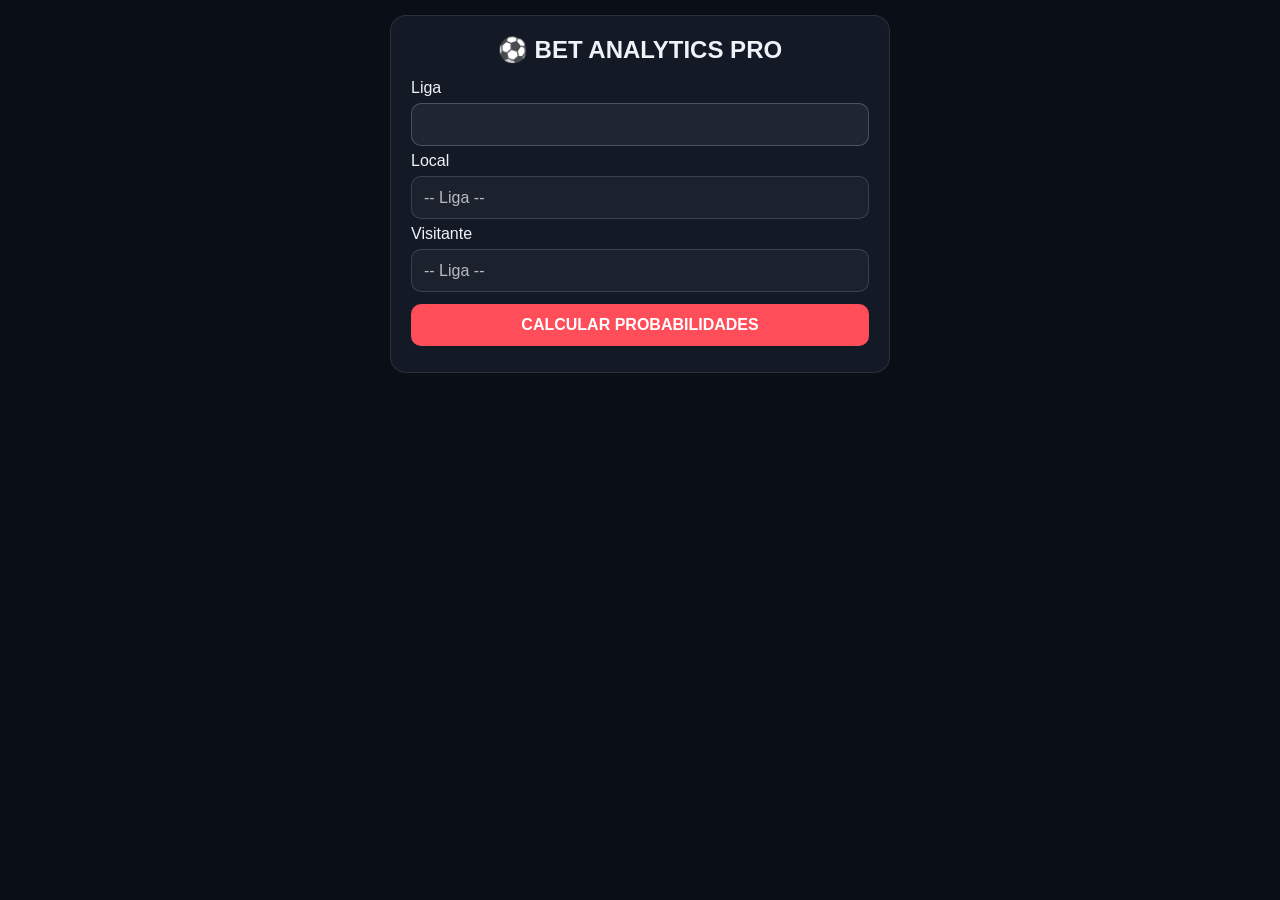
==== commit ad22eca8: "Update fmt.Println message from 'Hello' to 'Goodbye'" ====
--- a/static/index.html
+++ b/static/index.html
@@ -2,1157 +2,123 @@
 <html lang="es">
 <head>
     <meta charset="UTF-8">
-    <meta name="viewport" content="width=device-width, initial-scale=1.0">
-    <title>FOOTBALL BET · PRO</title>
-    <link href="https://fonts.googleapis.com/css2?family=Bebas+Neue&family=DM+Sans:wght@400;500;700&display=swap" rel="stylesheet">
+    <meta name="viewport" content="width=device-width, initial-scale=1.0, maximum-scale=1.0, user-scalable=no">
+    <title>Bet Analytics PRO</title>
     <style>
-        :root {
-            --bg: #0a0e17;
-            --card: rgba(16, 20, 32, 0.85);
-            --card2: rgba(22, 27, 42, 0.9);
-            --border: rgba(255, 255, 255, 0.08);
-            --text: #f0f2f8;
-            --muted: #7b8aa6;
-            --accent: #ff4d5a;
-            --accent-glow: rgba(255, 77, 90, 0.5);
-            --yellow: #ffb627;
-            --yellow-glow: rgba(255, 182, 39, 0.5);
-            --green: #2ecc71;
-            --green-glow: rgba(46, 204, 113, 0.5);
-            --blue: #4dabf7;
-            --purple: #9775fa;
-            --glass-bg: rgba(255, 255, 255, 0.03);
-        }
-        * { box-sizing: border-box; margin: 0; padding: 0; }
-        body {
-            background: var(--bg); color: var(--text); font-family: 'DM Sans', sans-serif;
-            min-height: 100vh; display: flex; justify-content: center; padding: 20px 15px 60px;
-            background-image:
-                radial-gradient(ellipse 80% 50% at 50% -10%, rgba(255, 77, 90, 0.15) 0%, transparent 70%),
-                radial-gradient(ellipse 60% 40% at 80% 80%, rgba(46, 204, 113, 0.08) 0%, transparent 60%),
-                radial-gradient(ellipse 50% 35% at 20% 60%, rgba(77, 171, 247, 0.06) 0%, transparent 50%),
-                repeating-linear-gradient(0deg, transparent, transparent 39px, rgba(255, 255, 255, 0.015) 39px, rgba(255, 255, 255, 0.015) 40px),
-                repeating-linear-gradient(90deg, transparent, transparent 39px, rgba(255, 255, 255, 0.015) 39px, rgba(255, 255, 255, 0.015) 40px);
-        }
-        .container { width: 100%; max-width: 480px; }
-        .header {
-            text-align: center; padding: 28px 20px 20px; margin-bottom: 8px;
-            background: var(--glass-bg); backdrop-filter: blur(20px); border-radius: 20px;
-            border: 1px solid rgba(255, 255, 255, 0.06); position: relative; overflow: hidden;
-        }
-        .logo {
-            font-family: 'Bebas Neue', sans-serif; font-size: 3rem; letter-spacing: 4px; color: white; line-height: 1;
-            text-shadow: 0 0 30px var(--accent-glow), 0 2px 4px rgba(0, 0, 0, 0.5);
-            background: linear-gradient(135deg, #ffffff 0%, #ff8a95 50%, #ffffff 100%);
-            -webkit-background-clip: text; -webkit-text-fill-color: transparent; background-clip: text;
-        }
-        .badge {
-            display: inline-block; margin-top: 8px; padding: 4px 14px;
-            background: linear-gradient(135deg, rgba(255, 77, 90, 0.15), rgba(77, 171, 247, 0.1));
-            border: 1px solid rgba(255, 77, 90, 0.25); border-radius: 20px;
-            font-size: 0.68rem; font-weight: 700; letter-spacing: 2px; color: var(--accent);
-            text-transform: uppercase; backdrop-filter: blur(10px); box-shadow: 0 0 20px rgba(255, 77, 90, 0.1);
-        }
-        .card {
-            background: var(--card); backdrop-filter: blur(24px); border-radius: 20px; padding: 22px;
-            border: 1px solid var(--border); margin-bottom: 14px; position: relative; overflow: hidden;
-            box-shadow: 0 8px 32px rgba(0, 0, 0, 0.3); transition: all 0.3s ease;
-        }
-        .card::before {
-            content: ''; position: absolute; top: 0; left: 0; right: 0; height: 2px;
-            background: linear-gradient(90deg, transparent, var(--accent), var(--yellow), var(--green), transparent); opacity: 0.7;
-        }
-        .api-status {
-            display: flex; align-items: center; gap: 10px; font-size: 0.66rem; font-weight: 700; letter-spacing: 1px;
-            text-transform: uppercase; margin-bottom: 16px; padding: 8px 14px; border-radius: 12px;
-            background: rgba(255, 255, 255, 0.02); border: 1px solid rgba(255, 255, 255, 0.06); backdrop-filter: blur(10px);
-        }
-        .api-dot { width: 8px; height: 8px; border-radius: 50%; background: var(--muted); flex-shrink: 0; transition: all 0.3s; }
-        .api-dot.live { background: var(--green); box-shadow: 0 0 10px var(--green-glow), 0 0 20px var(--green-glow); }
-        .api-dot.error { background: var(--accent); box-shadow: 0 0 10px var(--accent-glow); }
-        .api-dot.sim { background: var(--blue); box-shadow: 0 0 10px rgba(77, 171, 247, 0.5); }
-
-        .section-title {
-            font-size: 0.65rem; font-weight: 700; letter-spacing: 2.5px; text-transform: uppercase;
-            color: var(--muted); margin-bottom: 14px; display: flex; align-items: center; gap: 8px;
-        }
-        .chips { display: flex; flex-wrap: wrap; gap: 10px; margin-bottom: 6px; }
-        .chip {
-            padding: 10px 16px; border-radius: 14px; background: var(--card2); border: 1px solid var(--border);
-            font-size: 0.82rem; font-weight: 500; cursor: pointer; transition: all 0.2s; user-select: none;
-            display: flex; align-items: center; gap: 8px; color: var(--text);
-        }
-        .chip:hover { border-color: rgba(255, 255, 255, 0.2); transform: translateY(-1px); }
-        .chip.active {
-            background: linear-gradient(135deg, rgba(46, 204, 113, 0.15), rgba(46, 204, 113, 0.05));
-            border-color: var(--green); color: var(--green); box-shadow: 0 0 15px rgba(46, 204, 113, 0.15);
-        }
-
-        .vs-row { display: flex; align-items: center; justify-content: center; gap: 16px; margin: 18px 0; }
-        .vs-label { font-family: 'Bebas Neue', sans-serif; font-size: 1.6rem; color: var(--accent); letter-spacing: 3px; }
-        .team-select {
-            flex: 1; padding: 14px 16px; border-radius: 16px; background: var(--card2); border: 1px solid var(--border);
-            color: var(--text); font-size: 0.95rem; font-weight: 500; cursor: pointer; appearance: none;
-            background-image: url("data:image/svg+xml,%3Csvg xmlns='http://www.w3.org/2000/svg' width='12' height='12' viewBox='0 0 24 24' fill='none' stroke='%237b8aa6' stroke-width='3' stroke-linecap='round' stroke-linejoin='round'%3E%3Cpolyline points='6 9 12 15 18 9'%3E%3C/polyline%3E%3C/svg%3E");
-            background-repeat: no-repeat; background-position: right 14px center; padding-right: 38px;
-        }
-        .team-select:focus { outline: none; border-color: var(--accent); }
-
-        .input-wrap {
-            background: var(--card2); border-radius: 16px; border: 1px solid var(--border); padding: 14px 18px;
-            display: flex; align-items: center; gap: 10px;
-        }
-        .input-wrap input {
-            background: transparent; border: none; color: var(--text); font-size: 1.1rem; font-weight: 700;
-            width: 100%; outline: none; font-family: 'DM Sans', sans-serif;
-        }
-        .input-wrap input::placeholder { color: var(--muted); }
-
-        .btn-calc {
-            width: 100%; padding: 18px; border-radius: 16px; border: none;
-            background: linear-gradient(135deg, var(--accent), #ff8a95);
-            color: white; font-family: 'Bebas Neue', sans-serif; font-size: 1.4rem; letter-spacing: 3px;
-            cursor: pointer; box-shadow: 0 8px 30px rgba(255, 77, 90, 0.4); transition: all 0.3s;
-            margin-top: 8px; position: relative; overflow: hidden;
-        }
-        .btn-calc:hover { transform: translateY(-2px); box-shadow: 0 12px 40px rgba(255, 77, 90, 0.5); }
-        .btn-calc:active { transform: translateY(0); }
-        .btn-calc:disabled { opacity: 0.6; cursor: not-allowed; transform: none; }
-
-        .alert-box {
-            border-radius: 18px; padding: 18px; text-align: center; margin-bottom: 18px;
-            border: 1px solid rgba(255, 77, 90, 0.3); background: rgba(255, 77, 90, 0.08);
-        }
-        .alert-box .icon { font-size: 1.6rem; margin-bottom: 6px; }
-        .alert-box h3 { font-family: 'Bebas Neue', sans-serif; font-size: 1.3rem; letter-spacing: 2px; color: var(--accent); }
-        .alert-box p { font-size: 0.78rem; color: var(--muted); margin-top: 4px; }
-
-        .match-header {
-            text-align: center; padding: 16px; border-radius: 16px;
-            background: linear-gradient(135deg, rgba(255, 182, 39, 0.1), rgba(255, 77, 90, 0.05));
-            border: 1px solid rgba(255, 182, 39, 0.2); margin-bottom: 16px;
-        }
-        .match-header .league { font-size: 0.7rem; font-weight: 700; letter-spacing: 2px; color: var(--yellow); text-transform: uppercase; margin-bottom: 8px; }
-        .match-header .teams { font-family: 'Bebas Neue', sans-serif; font-size: 1.4rem; letter-spacing: 1.5px; }
-        .match-header .elo { font-size: 0.72rem; color: var(--purple); margin-top: 6px; background: rgba(151, 117, 250, 0.1); padding: 3px 10px; border-radius: 10px; display: inline-block; }
-
-        .prob-grid { display: grid; grid-template-columns: repeat(3, 1fr); gap: 10px; margin-bottom: 18px; }
-        .prob-box {
-            background: var(--card2); border-radius: 14px; padding: 14px 8px; text-align: center;
-            border: 1px solid var(--border); transition: all 0.3s;
-        }
-        .prob-box .label { font-size: 0.65rem; font-weight: 700; letter-spacing: 1.5px; color: var(--muted); text-transform: uppercase; margin-bottom: 6px; display: flex; align-items: center; justify-content: center; gap: 4px; }
-        .prob-box .value { font-family: 'Bebas Neue', sans-serif; font-size: 1.8rem; }
-        .prob-box.home .value { color: var(--green); text-shadow: 0 0 15px var(--green-glow); }
-        .prob-box.draw .value { color: var(--yellow); text-shadow: 0 0 15px var(--yellow-glow); }
-        .prob-box.away .value { color: var(--accent); text-shadow: 0 0 15px var(--accent-glow); }
-        .prob-box .est { font-size: 0.6rem; color: var(--muted); background: rgba(255, 182, 39, 0.1); padding: 2px 8px; border-radius: 8px; display: inline-block; margin-bottom: 6px; }
-        .prob-box .odd-val { font-size: 0.75rem; color: var(--blue); font-weight: 700; margin-top: 4px; }
-        .prob-box .ev-val { font-size: 0.65rem; font-weight: 700; padding: 2px 8px; border-radius: 8px; display: inline-block; margin-top: 4px; }
-        .prob-box .ev-val.positive { background: rgba(46, 204, 113, 0.15); color: var(--green); border: 1px solid rgba(46, 204, 113, 0.3); }
-        .prob-box .ev-val.negative { background: rgba(255, 77, 90, 0.15); color: var(--accent); border: 1px solid rgba(255, 77, 90, 0.3); }
-        .prob-box .ev-val.neutral { background: rgba(255, 255, 255, 0.05); color: var(--muted); border: 1px solid rgba(255, 255, 255, 0.1); }
-
-        .market-title {
-            display: flex; align-items: center; justify-content: space-between; margin: 20px 0 12px;
-        }
-        .market-title h4 { font-size: 0.85rem; font-weight: 700; letter-spacing: 1.5px; text-transform: uppercase; display: flex; align-items: center; gap: 8px; }
-        .market-title .badge-tag {
-            font-size: 0.6rem; padding: 3px 10px; border-radius: 10px; background: rgba(151, 117, 250, 0.12);
-            color: var(--purple); border: 1px solid rgba(151, 117, 250, 0.25); font-weight: 700;
-        }
-
-        .line-row {
-            background: var(--card2); border-radius: 16px; padding: 16px; margin-bottom: 10px;
-            border: 1px solid var(--border); display: flex; align-items: center; justify-content: space-between;
-            position: relative; overflow: hidden;
-        }
-        .line-row::after {
-            content: ''; position: absolute; left: 0; top: 0; bottom: 0; width: var(--bar-width, 0%);
-            background: linear-gradient(90deg, rgba(255, 182, 39, 0.15), rgba(255, 182, 39, 0.05));
-            border-radius: 16px 0 0 16px; pointer-events: none;
-        }
-        .line-row.negative::after {
-            background: linear-gradient(90deg, rgba(255, 77, 90, 0.15), rgba(255, 77, 90, 0.05));
-        }
-        .line-info { position: relative; z-index: 1; }
-        .line-info .line { font-family: 'Bebas Neue', sans-serif; font-size: 1.4rem; }
-        .line-info .sublabel { font-size: 0.6rem; color: var(--muted); letter-spacing: 1.5px; text-transform: uppercase; margin-top: 2px; }
-        .line-details { position: relative; z-index: 1; text-align: right; }
-        .line-details .pct { font-family: 'Bebas Neue', sans-serif; font-size: 1.6rem; color: var(--yellow); }
-        .line-details .pct.red { color: var(--accent); }
-        .line-details .under { font-size: 0.7rem; color: var(--muted); }
-        .line-details .ev {
-            font-size: 0.65rem; font-weight: 700; padding: 2px 8px; border-radius: 8px;
-            display: inline-block; margin-top: 4px;
-        }
-        .line-details .ev.positive { background: rgba(46, 204, 113, 0.15); color: var(--green); border: 1px solid rgba(46, 204, 113, 0.3); }
-        .line-details .ev.negative { background: rgba(255, 77, 90, 0.15); color: var(--accent); border: 1px solid rgba(255, 77, 90, 0.3); }
-        .line-details .ev.neutral { background: rgba(255, 255, 255, 0.05); color: var(--muted); border: 1px solid rgba(255, 255, 255, 0.1); }
-        .line-details .odds { font-size: 0.6rem; color: var(--blue); margin-top: 2px; font-weight: 700; }
-
-        .best-bet {
-            border-radius: 20px; padding: 22px; text-align: center; margin-top: 18px;
-            background: linear-gradient(135deg, rgba(46, 204, 113, 0.08), rgba(77, 171, 247, 0.05));
-            border: 1px solid rgba(46, 204, 113, 0.25); position: relative; overflow: hidden;
-        }
-        .best-bet .target { font-size: 0.65rem; font-weight: 700; letter-spacing: 2.5px; color: var(--green); text-transform: uppercase; margin-bottom: 8px; display: flex; align-items: center; justify-content: center; gap: 6px; }
-        .best-bet h3 { font-family: 'Bebas Neue', sans-serif; font-size: 1.5rem; letter-spacing: 2px; color: var(--yellow); margin-bottom: 6px; }
-        .best-bet p { font-size: 0.78rem; color: var(--muted); margin-bottom: 12px; }
-        .best-bet .conf { display: inline-block; padding: 6px 16px; border-radius: 20px; background: rgba(46, 204, 113, 0.12); border: 1px solid rgba(46, 204, 113, 0.3); color: var(--green); font-size: 0.8rem; font-weight: 700; }
-
-        .other-bets { margin-top: 14px; }
-        .other-bet-row {
-            display: flex; align-items: center; justify-content: space-between; padding: 10px 0;
-            border-bottom: 1px solid rgba(255, 255, 255, 0.05);
-        }
-        .other-bet-row:last-child { border-bottom: none; }
-        .other-bet-row .rank { font-size: 0.75rem; color: var(--muted); width: 30px; }
-        .other-bet-row .name { font-size: 0.82rem; font-weight: 700; flex: 1; }
-        .other-bet-row .prob { font-family: 'Bebas Neue', sans-serif; font-size: 1.1rem; }
-
-        .footer-note {
-            text-align: center; font-size: 0.6rem; color: var(--muted); margin-top: 20px;
-            letter-spacing: 1px; opacity: 0.6;
-        }
-
-        .hidden { display: none !important; }
-
-        .bookmaker-select { margin-bottom: 14px; }
-        .bookmaker-select label {
-            font-size: 0.65rem; font-weight: 700; letter-spacing: 1.5px; color: var(--muted);
-            text-transform: uppercase; display: block; margin-bottom: 6px;
-        }
-        .bookmaker-select select {
-            width: 100%; padding: 12px 14px; border-radius: 14px; background: var(--card2);
-            border: 1px solid var(--border); color: var(--text); font-size: 0.85rem;
-            appearance: none;
-            background-image: url("data:image/svg+xml,%3Csvg xmlns='http://www.w3.org/2000/svg' width='12' height='12' viewBox='0 0 24 24' fill='none' stroke='%237b8aa6' stroke-width='3' stroke-linecap='round' stroke-linejoin='round'%3E%3Cpolyline points='6 9 12 15 18 9'%3E%3C/polyline%3E%3C/svg%3E");
-            background-repeat: no-repeat; background-position: right 14px center; padding-right: 38px;
-        }
-
-        .spinner {
-            display: inline-block; width: 18px; height: 18px; border: 2px solid rgba(255,255,255,0.2);
-            border-top-color: var(--accent); border-radius: 50%; animation: spin 0.8s linear infinite;
-            margin-right: 8px; vertical-align: middle;
-        }
-        @keyframes spin { to { transform: rotate(360deg); } }
-
-        .back-btn {
-            background: var(--card2); border: 1px solid var(--border); color: var(--text);
-            padding: 10px 20px; border-radius: 12px; font-size: 0.8rem; font-weight: 700;
-            cursor: pointer; margin-bottom: 14px; display: flex; align-items: center; gap: 8px;
-            transition: all 0.2s;
-        }
-        .back-btn:hover { border-color: var(--accent); }
+        :root { --bg: #0a0e17; --card: #131925; --accent: #ff4d5a; --green: #2ecc71; --yellow: #f1c40f; --text: #f0f2f8; }
+        * { box-sizing: border-box; margin: 0; padding: 0; font-family: 'Segoe UI', sans-serif; }
+        body { background: var(--bg); color: var(--text); padding: 15px; min-height: 100vh; }
+        .container { max-width: 500px; margin: auto; }
+        .card { background: var(--card); border-radius: 16px; padding: 20px; margin-bottom: 20px; border: 1px solid rgba(255,255,255,0.1); }
+        h2 { text-align: center; margin-bottom: 15px; font-size: 24px; }
+        select, button { width: 100%; padding: 12px; margin: 6px 0; border-radius: 10px; background: rgba(255,255,255,0.06); color: white; border: 1px solid rgba(255,255,255,0.2); font-size: 16px; -webkit-appearance: none; }
+        button { background: var(--accent); font-weight: bold; border: none; cursor: pointer; }
+        .market { background: rgba(255,255,255,0.03); border-radius: 10px; padding: 12px; margin: 8px 0; }
+        .market-header { font-weight: bold; margin-bottom: 8px; color: var(--accent); }
+        .prob-row { display: flex; justify-content: space-between; align-items: center; margin: 5px 0; }
+        .bar { flex: 1; height: 6px; background: rgba(255,255,255,0.1); border-radius: 3px; margin: 0 10px; overflow: hidden; }
+        .bar-fill { height: 100%; border-radius: 3px; width: 0; transition: width 1s; }
+        .green { color: var(--green); } .yellow { color: var(--yellow); } .red { color: var(--accent); }
+        .value-badge { font-size: 12px; padding: 2px 8px; border-radius: 20px; background: rgba(46,204,113,0.2); color: var(--green); margin-left: 5px; }
+        .hidden { display: none; }
     </style>
 </head>
 <body>
-    <div class="container">
-        <div class="header">
-            <div class="logo">FOOTBALL <span style="-webkit-text-fill-color:transparent;background:linear-gradient(135deg,var(--accent),#ff8a95);-webkit-background-clip:text;background-clip:text;">BET</span></div>
-            <div class="badge">PRO v3.1</div>
-        </div>
+<div class="container">
+    <div class="card">
+        <h2>⚽ BET ANALYTICS PRO</h2>
+        <label>Liga</label>
+        <select id="league"></select>
+        <label>Local</label>
+        <select id="home" disabled><option>-- Liga --</option></select>
+        <label>Visitante</label>
+        <select id="away" disabled><option>-- Liga --</option></select>
+        <button id="predict" disabled>CALCULAR PROBABILIDADES</button>
+    </div>
+    <div id="result" class="card hidden"></div>
+</div>
+<script>
+    const API = '';
+    async function loadLeagues() {
+        const res = await fetch(API+'/api/leagues');
+        const data = await res.json();
+        const sel = document.getElementById('league');
+        sel.innerHTML = '<option value="">-- Selecciona --</option>';
+        data.forEach(l => sel.innerHTML += `<option value="${l.code}">${l.name}</option>`);
+    }
+    document.getElementById('league').onchange = async function() {
+        const code = this.value;
+        const homeSel = document.getElementById('home');
+        const awaySel = document.getElementById('away');
+        homeSel.innerHTML = '<option>Cargando...</option>';
+        awaySel.innerHTML = '<option>Cargando...</option>';
+        if(!code) return;
+        const res = await fetch(API+'/api/teams?league='+code);
+        const teams = await res.json();
+        const opts = teams.map(t => `<option value="${t}">${t}</option>`).join('');
+        homeSel.innerHTML = '<option value="">-- Local --</option>'+opts;
+        awaySel.innerHTML = '<option value="">-- Visitante --</option>'+opts;
+        homeSel.disabled = false; awaySel.disabled = false;
+        checkButton();
+    };
+    function checkButton() {
+        document.getElementById('predict').disabled = !(document.getElementById('home').value && document.getElementById('away').value);
+    }
+    document.getElementById('home').onchange = checkButton;
+    document.getElementById('away').onchange = checkButton;
 
-        <div class="card">
-            <div class="api-status" id="apiStatus">
-                <div class="api-dot" id="apiDot"></div>
-                <span id="apiText">Conectando a API...</span>
-            </div>
-            <div class="section-title">🔐 CONFIGURACIÓN API</div>
-            <div class="input-wrap" style="margin-bottom:10px;">
-                <span style="font-size:1.2rem;">🔑</span>
-                <input type="password" id="apiToken" placeholder="Pega tu Token de bzzoiro API" value="">
-            </div>
-            <div class="bookmaker-select">
-                <label>Casa de apuestas (bookmaker)</label>
-                <select id="bookmakerSelect">
-                    <option value="best">🏆 Mejor cuota disponible</option>
-                    <option value="betano">🟢 Betano</option>
-                    <option value="pinnacle">Pinnacle</option>
-                    <option value="bet365">Bet365</option>
-                    <option value="unibet">Unibet</option>
-                    <option value="williamhill">William Hill</option>
-                    <option value="betfair">Betfair</option>
-                    <option value="interwetten">Interwetten</option>
-                    <option value="bwin">Bwin</option>
-                    <option value="oddssafari-consensus">📊 Promedio mercado</option>
-                </select>
-            </div>
-            <button class="btn-calc" style="margin-top:6px; padding:12px; font-size:1rem;" onclick="testApiConnection()">Probar conexión API</button>
-        </div>
-
-        <div class="card" id="setupCard">
-            <div class="section-title">🏆 LIGA / COMPETENCIA</div>
-            <div class="chips" id="leagueChips">
-                <div class="chip" data-league="premier">🏴󠁧󠁢󠁥󠁮󠁧󠁿 Premier League</div>
-                <div class="chip" data-league="bundesliga">🇩🇪 Bundesliga</div>
-                <div class="chip" data-league="eredivisie">🇳🇱 Eredivisie</div>
-                <div class="chip" data-league="jupiler">🇧🇪 Jupiler Pro League</div>
-                <div class="chip" data-league="ligue1">🇫🇷 Ligue 1</div>
-                <div class="chip" data-league="brasileirao">🇧🇷 Brasileirão</div>
-                <div class="chip" data-league="championship">🏴󠁧󠁢󠁥󠁮󠁧󠁿 Championship</div>
-                <div class="chip" data-league="laliga">🇪🇸 La Liga</div>
-                <div class="chip" data-league="seriea">🇮🇹 Serie A</div>
-                <div class="chip" data-league="ligamx">🇲🇽 Liga MX</div>
-                <div class="chip active" data-league="libertadores">🏆 Libertadores</div>
-                <div class="chip" data-league="mls">🇺🇸 MLS</div>
-                <div class="chip" data-league="brasileiraob">🇧🇷 Brasileirão B</div>
-                <div class="chip" data-league="portugal">🇵🇹 Liga Portugal</div>
-                <div class="chip" data-league="ekstraklasa">🇵🇱 Ekstraklasa</div>
-                <div class="chip" data-league="greece">🇬🇷 Super Liga Grecia</div>
-                <div class="chip" data-league="mundial2026">🏆 Mundial 2026</div>
-            </div>
-
-            <div class="vs-row">
-                <div style="flex:1;">
-                    <div class="section-title" style="margin-bottom:6px;">🏠 LOCAL</div>
-                    <select class="team-select" id="homeTeam">
-                        <option value="boca">Boca Juniors</option>
-                        <option value="river">River Plate</option>
-                        <option value="palmeiras">Palmeiras</option>
-                        <option value="flamengo">Flamengo</option>
-                    </select>
-                </div>
-                <div class="vs-label">VS</div>
-                <div style="flex:1;">
-                    <div class="section-title" style="margin-bottom:6px;">✈️ VISITANTE</div>
-                    <select class="team-select" id="awayTeam">
-                        <option value="catolica">Universidad Católica</option>
-                        <option value="river">River Plate</option>
-                        <option value="palmeiras">Palmeiras</option>
-                        <option value="flamengo">Flamengo</option>
-                    </select>
-                </div>
-            </div>
-
-            <div class="section-title">📊 MERCADOS A CALCULAR</div>
-            <div class="chips" id="marketChips">
-                <div class="chip active" data-market="htgoals">⏱️ Goles HT</div>
-                <div class="chip active" data-market="goals">⚽ Goles +1.5/2.5</div>
-                <div class="chip active" data-market="btts">🤝 BTTS</div>
-                <div class="chip active" data-market="corners">⬡ Córners</div>
-            </div>
-
-            <div class="section-title" style="margin-top:14px;">💰 BANKROLL (€)</div>
-            <div class="input-wrap">
-                <span style="font-size:1.2rem;">€</span>
-                <input type="number" id="bankroll" value="1000" min="1">
-            </div>
-
-            <button class="btn-calc" id="calcBtn" onclick="calculateAll()">
-                <span id="btnText">CALCULAR PROBABILIDADES</span>
-            </button>
-        </div>
-
-        <div id="resultsArea" class="hidden">
-            <button class="back-btn" onclick="goBack()">← Volver</button>
-            
-            <div class="alert-box hidden" id="valueAlert">
-                <div class="icon">⚠️</div>
-                <h3>SIN APUESTA CLARA</h3>
-                <p>Ningún mercado supera el umbral de valor (+1.5% EV)</p>
-            </div>
-
-            <div class="match-header">
-                <div class="league" id="resLeague">🏆 LIBERTADORES</div>
-                <div class="teams" id="resTeams">BOCA JUNIORS VS UNIVERSIDAD CATÓLICA</div>
-                <div class="elo" id="resElo">Elo: Juniors 1497 vs Católica 1531</div>
-            </div>
-
-            <div class="prob-grid">
-                <div class="prob-box home">
-                    <div class="est">EST</div>
-                    <div class="label">🏠 LOCAL</div>
-                    <div class="value" id="probHome">--%</div>
-                    <div class="odd-val" id="oddHome">Cuota: --</div>
-                    <div class="ev-val neutral" id="evHome1x2">EV: --</div>
-                </div>
-                <div class="prob-box draw">
-                    <div class="est">EST</div>
-                    <div class="label">🟡 EMPATE</div>
-                    <div class="value" id="probDraw">--%</div>
-                    <div class="odd-val" id="oddDraw">Cuota: --</div>
-                    <div class="ev-val neutral" id="evDraw1x2">EV: --</div>
-                </div>
-                <div class="prob-box away">
-                    <div class="est">EST</div>
-                    <div class="label">✈️ VISITANTE</div>
-                    <div class="value" id="probAway">--%</div>
-                    <div class="odd-val" id="oddAway">Cuota: --</div>
-                    <div class="ev-val neutral" id="evAway1x2">EV: --</div>
-                </div>
-            </div>
-
-            <div id="goalsSection">
-                <div class="market-title">
-                    <h4>⚽ GOLES</h4>
-                    <div style="display:flex; gap:8px; align-items:center;">
-                        <span style="font-size:0.75rem; color:var(--yellow);">λ <span id="lambdaGoals">-</span></span>
-                        <span class="badge-tag">✓ ATK×DEF</span>
-                    </div>
-                </div>
-                <div class="line-row" id="rowOver15" style="--bar-width:0%;">
-                    <div class="line-info">
-                        <div class="line">+1.5</div>
-                        <div class="sublabel">LÍNEA</div>
-                    </div>
-                    <div style="flex:1; padding:0 12px; position:relative; z-index:1;">
-                        <div style="font-size:0.7rem; color:var(--muted);">Under: <span id="under15">--%</span></div>
-                        <div style="font-size:0.6rem; color:var(--muted); opacity:0.7;">IC 95%: <span id="ci15">-</span></div>
-                    </div>
-                    <div class="line-details">
-                        <div class="pct" id="pctOver15">--%</div>
-                        <div class="sublabel">OVER</div>
-                        <div class="odds" id="oddsOver15">Cuota: --</div>
-                        <div class="ev neutral" id="evOver15">EV: --</div>
-                    </div>
-                </div>
-                <div class="line-row" id="rowOver25" style="--bar-width:0%;">
-                    <div class="line-info">
-                        <div class="line">+2.5</div>
-                        <div class="sublabel">LÍNEA</div>
-                    </div>
-                    <div style="flex:1; padding:0 12px; position:relative; z-index:1;">
-                        <div style="font-size:0.7rem; color:var(--muted);">Under: <span id="under25">--%</span></div>
-                        <div style="font-size:0.6rem; color:var(--muted); opacity:0.7;">IC 95%: <span id="ci25">-</span></div>
-                    </div>
-                    <div class="line-details">
-                        <div class="pct" id="pctOver25">--%</div>
-                        <div class="sublabel">OVER</div>
-                        <div class="odds" id="oddsOver25">Cuota: --</div>
-                        <div class="ev neutral" id="evOver25">EV: --</div>
-                    </div>
-                </div>
-            </div>
-
-            <div id="htSection">
-                <div class="market-title">
-                    <h4>⏱️ GOLES 1ER TIEMPO</h4>
-                    <div style="display:flex; gap:8px; align-items:center;">
-                        <span style="font-size:0.75rem; color:var(--yellow);">λ <span id="lambdaHT">-</span></span>
-                        <span class="badge-tag">✓ CALIBRADO</span>
-                    </div>
-                </div>
-                <div class="line-row" id="rowHT05" style="--bar-width:0%;">
-                    <div class="line-info">
-                        <div class="line">+0.5</div>
-                        <div class="sublabel">LÍNEA</div>
-                    </div>
-                    <div style="flex:1; padding:0 12px; position:relative; z-index:1;">
-                        <div style="font-size:0.7rem; color:var(--muted);">Under: <span id="underHT05">--%</span></div>
-                        <div style="font-size:0.6rem; color:var(--muted); opacity:0.7;">IC 95%: <span id="ciHT05">-</span></div>
-                    </div>
-                    <div class="line-details">
-                        <div class="pct" id="pctHT05">--%</div>
-                        <div class="sublabel">OVER</div>
-                        <div class="odds" id="oddsHT05">Cuota: --</div>
-                        <div class="ev neutral" id="evHT05">EV: --</div>
-                    </div>
-                </div>
-                <div class="line-row" id="rowHT15" style="--bar-width:0%;">
-                    <div class="line-info">
-                        <div class="line">+1.5</div>
-                        <div class="sublabel">LÍNEA</div>
-                    </div>
-                    <div style="flex:1; padding:0 12px; position:relative; z-index:1;">
-                        <div style="font-size:0.7rem; color:var(--muted);">Under: <span id="underHT15">--%</span></div>
-                        <div style="font-size:0.6rem; color:var(--muted); opacity:0.7;">IC 95%: <span id="ciHT15">-</span></div>
-                    </div>
-                    <div class="line-details">
-                        <div class="pct red" id="pctHT15">--%</div>
-                        <div class="sublabel">OVER</div>
-                        <div class="odds" id="oddsHT15">Cuota: --</div>
-                        <div class="ev neutral" id="evHT15">EV: --</div>
-                    </div>
-                </div>
-            </div>
-
-            <div id="bttsSection">
-                <div class="market-title">
-                    <h4>🤝 AMBOS MARCAN</h4>
-                    <span class="badge-tag" id="bttsRhoTag">✓ ρ DC</span>
-                </div>
-                <div class="line-row" id="rowBTTS" style="--bar-width:0%;">
-                    <div class="line-info">
-                        <div class="line">BTTS</div>
-                        <div class="sublabel">AMBOS</div>
-                    </div>
-                    <div style="flex:1; padding:0 12px; position:relative; z-index:1;">
-                        <div style="font-size:0.7rem; color:var(--muted);">No: <span id="bttsNo">--%</span></div>
-                        <div style="font-size:0.6rem; color:var(--muted); opacity:0.7;">IC 95%: <span id="ciBTTS">-</span></div>
-                    </div>
-                    <div class="line-details">
-                        <div class="pct" id="pctBTTS">--%</div>
-                        <div class="sublabel">SÍ</div>
-                        <div class="odds" id="oddsBTTS">Cuota: --</div>
-                        <div class="ev neutral" id="evBTTS">EV: --</div>
-                    </div>
-                </div>
-            </div>
-
-            <div id="cornersSection">
-                <div class="market-title">
-                    <h4>⬡ CÓRNERS</h4>
-                    <div style="display:flex; gap:8px; align-items:center;">
-                        <span style="font-size:0.75rem; color:var(--yellow);">λ <span id="lambdaCorners">-</span> · R=<span id="rCorners">-</span></span>
-                        <span class="badge-tag">✓ CALIBRADO</span>
-                    </div>
-                </div>
-                <div class="line-row" id="rowCor75" style="--bar-width:0%;">
-                    <div class="line-info"><div class="line">+7.5</div><div class="sublabel">LÍNEA</div></div>
-                    <div style="flex:1; padding:0 12px; position:relative; z-index:1;">
-                        <div style="font-size:0.7rem; color:var(--muted);">Under: <span id="underCor75">--%</span></div>
-                        <div style="font-size:0.6rem; color:var(--muted); opacity:0.7;">IC 95%: <span id="ciCor75">-</span></div>
-                    </div>
-                    <div class="line-details">
-                        <div class="pct" id="pctCor75">--%</div><div class="sublabel">OVER</div>
-                        <div class="odds" id="oddsCor75">Cuota: --</div>
-                        <div class="ev neutral" id="evCor75">EV: --</div>
-                    </div>
-                </div>
-                <div class="line-row" id="rowCor85" style="--bar-width:0%;">
-                    <div class="line-info"><div class="line">+8.5</div><div class="sublabel">LÍNEA</div></div>
-                    <div style="flex:1; padding:0 12px; position:relative; z-index:1;">
-                        <div style="font-size:0.7rem; color:var(--muted);">Under: <span id="underCor85">--%</span></div>
-                        <div style="font-size:0.6rem; color:var(--muted); opacity:0.7;">IC 95%: <span id="ciCor85">-</span></div>
-                    </div>
-                    <div class="line-details">
-                        <div class="pct" id="pctCor85">--%</div><div class="sublabel">OVER</div>
-                        <div class="odds" id="oddsCor85">Cuota: --</div>
-                        <div class="ev neutral" id="evCor85">EV: --</div>
-                    </div>
-                </div>
-                <div class="line-row" id="rowCor95" style="--bar-width:0%;">
-                    <div class="line-info"><div class="line">+9.5</div><div class="sublabel">LÍNEA</div></div>
-                    <div style="flex:1; padding:0 12px; position:relative; z-index:1;">
-                        <div style="font-size:0.7rem; color:var(--muted);">Under: <span id="underCor95">--%</span></div>
-                        <div style="font-size:0.6rem; color:var(--muted); opacity:0.7;">IC 95%: <span id="ciCor95">-</span></div>
-                    </div>
-                    <div class="line-details">
-                        <div class="pct" id="pctCor95">--%</div><div class="sublabel">OVER</div>
-                        <div class="odds" id="oddsCor95">Cuota: --</div>
-                        <div class="ev neutral" id="evCor95">EV: --</div>
-                    </div>
-                </div>
-                <div class="line-row negative" id="rowCor105" style="--bar-width:0%;">
-                    <div class="line-info"><div class="line">+10.5</div><div class="sublabel">LÍNEA</div></div>
-                    <div style="flex:1; padding:0 12px; position:relative; z-index:1;">
-                        <div style="font-size:0.7rem; color:var(--muted);">Under: <span id="underCor105">--%</span></div>
-                        <div style="font-size:0.6rem; color:var(--muted); opacity:0.7;">IC 95%: <span id="ciCor105">-</span></div>
-                    </div>
-                    <div class="line-details">
-                        <div class="pct red" id="pctCor105">--%</div><div class="sublabel">OVER</div>
-                        <div class="odds" id="oddsCor105">Cuota: --</div>
-                        <div class="ev neutral" id="evCor105">EV: --</div>
-                    </div>
-                </div>
-            </div>
-
-            <div class="best-bet hidden" id="bestBetBox">
-                <div class="target">🎯 MEJOR APUESTA</div>
-                <h3 id="bestBetName">-</h3>
-                <p id="bestBetDesc">-</p>
-                <div class="conf" id="bestBetConf">-</div>
-                <div class="other-bets" id="otherBets"></div>
-            </div>
-
-            <div class="footer-note">
-                FOOTBALL BET v3.1 PRO · Dixon-Coles corregido (τ₀₀=1−λhλaρ) · BTTS con correlación ρ · Ataque×Defensa · Elo · Cuotas reales de mercado
-            </div>
-        </div>
-    </div>
-
-    <script>
-    // ─── CONFIG ────────────────────────────────────────────────────────────────
-    const API_BASE = 'https://sports.bzzoiro.com/api/v2';
-    const EV_THRESHOLD = 0.015;
-    let currentEventId = null, apiOdds = {}, modelProbs = {};
-    let selectedLeague = 'libertadores';
-    let selectedMarkets = ['htgoals','goals','btts','corners'];
-
-    // ─── TEAM DATA ─────────────────────────────────────────────────────────────
-    const TEAM_ELO = {
-        boca:     { name:'Boca Juniors',          elo:1497, attack:1.15, defense:0.95, homeAdv:0.25 },
-        catolica: { name:'Universidad Catolica',  elo:1531, attack:1.25, defense:0.88, homeAdv:0.20 },
-        river:    { name:'River Plate',            elo:1580, attack:1.45, defense:0.78, homeAdv:0.35 },
-        palmeiras:{ name:'Palmeiras',              elo:1560, attack:1.40, defense:0.80, homeAdv:0.30 },
-        flamengo: { name:'Flamengo',               elo:1545, attack:1.38, defense:0.82, homeAdv:0.32 },
+    document.getElementById('predict').onclick = async () => {
+        const league = document.getElementById('league').value;
+        const home = document.getElementById('home').value;
+        const away = document.getElementById('away').value;
+        const res = await fetch(API+`/api/predict?league=${league}&home=${encodeURIComponent(home)}&away=${encodeURIComponent(away)}`);
+        const data = await res.json();
+        renderResult(data);
     };
 
-    // ─── LEAGUE PARAMS ─────────────────────────────────────────────────────────
-    const LEAGUE_PARAMS = {
-        libertadores: { rho:-0.088, avgHomeGoals:1.35, avgAwayGoals:1.15, avgCorners:9.2,  cornerR:6.1 },
-        premier:      { rho:-0.075, avgHomeGoals:1.55, avgAwayGoals:1.25, avgCorners:10.5, cornerR:7.2 },
-        laliga:       { rho:-0.065, avgHomeGoals:1.48, avgAwayGoals:1.15, avgCorners:9.8,  cornerR:6.8 },
-        bundesliga:   { rho:-0.080, avgHomeGoals:1.65, avgAwayGoals:1.35, avgCorners:10.2, cornerR:7.0 },
-        seriea:       { rho:-0.070, avgHomeGoals:1.42, avgAwayGoals:1.18, avgCorners:9.5,  cornerR:6.5 },
-        ligue1:       { rho:-0.072, avgHomeGoals:1.38, avgAwayGoals:1.10, avgCorners:9.0,  cornerR:6.0 },
-        brasileirao:  { rho:-0.085, avgHomeGoals:1.50, avgAwayGoals:1.05, avgCorners:9.8,  cornerR:6.4 },
-        mls:          { rho:-0.090, avgHomeGoals:1.60, avgAwayGoals:1.30, avgCorners:10.0, cornerR:6.8 },
-        default:      { rho:-0.075, avgHomeGoals:1.45, avgAwayGoals:1.15, avgCorners:9.5,  cornerR:6.5 }
-    };
-
-    // ─── MATH HELPERS ──────────────────────────────────────────────────────────
-    function poisson(l, k) {
-        return Math.exp(-l) * Math.pow(l, k) / factorial(k);
-    }
-    function factorial(n) {
-        if (n <= 1) return 1;
-        let r = 1;
-        for (let i = 2; i <= n; i++) r *= i;
-        return r;
+    function colorFor(p) { return p >= 65 ? 'green' : p >= 45 ? 'yellow' : ''; }
+    function barHtml(label, prob, value) {
+        let v = value !== undefined && value !== null ? value : null;
+        let valClass = v > 0 ? 'value-badge green' : '';
+        let valText = v !== null ? ` (+${(v*100).toFixed(1)}%)` : '';
+        return `<div class="prob-row">
+            <span style="min-width:110px;font-size:14px;">${label}</span>
+            <div class="bar"><div class="bar-fill" style="width:0;background:${colorFor(prob)==='green'?'var(--green)':colorFor(prob)==='yellow'?'var(--yellow)':'var(--accent)'}" data-width="${prob}%"></div></div>
+            <span class="${colorFor(prob)}" style="min-width:40px;text-align:right;">${prob}%${valText}</span>
+        </div>`;
     }
 
-    // ─── FIX 1: Dixon-Coles con τ(0,0) = 1 − λh·λa·ρ ─────────────────────────
-    // Bug original: τ(0,0) usaba solo (1-ρ), ignorando el producto λh·λa
-    // Fórmula correcta según Dixon & Coles (1997):
-    //   τ(0,0) = 1 − λh·λa·ρ
-    //   τ(1,0) = 1 + λa·ρ
-    //   τ(0,1) = 1 + λh·ρ
-    //   τ(1,1) = 1 − ρ
-    function dixonColesProb(hL, aL, rho, maxG = 15) {
-        let hW = 0, d = 0, aW = 0;
-        const hD = [], aD = [];
-        for (let i = 0; i <= maxG; i++) { hD[i] = poisson(hL, i); aD[i] = poisson(aL, i); }
-        for (let h = 0; h <= maxG; h++) {
-            for (let a = 0; a <= maxG; a++) {
-                let tau = 1;
-                // CORREGIDO: cada caso aplica el ajuste correcto de baja puntuación
-                if      (h === 0 && a === 0) tau = 1 - hL * aL * rho;  // ← fix: era 1-rho
-                else if (h === 0 && a === 1) tau = 1 + hL * rho;
-                else if (h === 1 && a === 0) tau = 1 + aL * rho;
-                else if (h === 1 && a === 1) tau = 1 - rho;
-                const p = hD[h] * aD[a] * tau;
-                if      (h > a) hW += p;
-                else if (h === a) d  += p;
-                else              aW += p;
-            }
-        }
-        // Normalizar por si el ajuste tau introduce mínimo error numérico
-        const t = hW + d + aW;
-        return { home: hW / t, draw: d / t, away: aW / t };
+    function renderResult(d) {
+        const card = document.getElementById('result');
+        card.classList.remove('hidden');
+        let html = `<h3>${d.home} vs ${d.away} (${d.league})</h3>`;
+        if(d.odds) html += `<p style="text-align:center;font-size:12px;color:#aaa;">Cuotas Bet365 cargadas</p>`;
+        html += `<div class="market"><div class="market-header">RESULTADO</div>
+            ${barHtml('Local', d.result.home_win, d.value?.home_win)}
+            ${barHtml('Empate', d.result.draw, null)}
+            ${barHtml('Visitante', d.result.away_win, d.value?.away_win)}
+        </div>
+        <div class="market"><div class="market-header">GOLES TOTALES</div>
+            ${barHtml('Over 1.5', d.goals.over15, null)}
+            ${barHtml('Over 2.5', d.goals.over25, d.value?.over25)}
+        </div>
+        <div class="market"><div class="market-header">PRIMERA MITAD</div>
+            ${barHtml('Over 0.5 HT', d.ht_goals.over05, null)}
+            ${barHtml('Over 1.5 HT', d.ht_goals.over15, null)}
+        </div>
+        <div class="market"><div class="market-header">AMBOS MARCAN</div>
+            ${barHtml('BTTS (Sí)', d.btts, d.value?.btts)}
+        </div>
+        <div class="market"><div class="market-header">CÓRNERS</div>
+            ${barHtml('Over 7.5', d.corners.over75, null)}
+            ${barHtml('Over 8.5', d.corners.over85, null)}
+        </div>`;
+        card.innerHTML = html;
+        setTimeout(() => {
+            document.querySelectorAll('.bar-fill[data-width]').forEach(b => b.style.width = b.dataset.width);
+        }, 50);
     }
-
-    function overUnderProb(l, line, over = true, maxG = 15) {
-        let c = 0;
-        for (let k = 0; k <= maxG; k++) if (over ? k > line : k <= line) c += poisson(l, k);
-        return c;
-    }
-
-    // ─── FIX 2: bttsProb aplica corrección Dixon-Coles con ρ ──────────────────
-    // Bug original: ignoraba correlación ρ, sobreestimando BTTS en partidos de baja puntuación
-    function bttsProb(hL, aL, rho, maxG = 10) {
-        let p = 0;
-        for (let h = 0; h <= maxG; h++) {
-            for (let a = 0; a <= maxG; a++) {
-                // Aplicar tau DC a los scores bajos
-                let tau = 1;
-                if      (h === 0 && a === 0) tau = 1 - hL * aL * rho;
-                else if (h === 0 && a === 1) tau = 1 + hL * rho;
-                else if (h === 1 && a === 0) tau = 1 + aL * rho;
-                else if (h === 1 && a === 1) tau = 1 - rho;
-                // Solo contar cuando ambos equipos marcaron (h≥1 y a≥1)
-                if (h >= 1 && a >= 1) p += poisson(hL, h) * poisson(aL, a) * tau;
-            }
-        }
-        return p;
-    }
-
-    function cornerProb(tc, line, over = true, maxG = 25) {
-        let c = 0;
-        for (let k = 0; k <= maxG; k++) if (over ? k > line : k <= line) c += poisson(tc, k);
-        return c;
-    }
-
-    function confidenceInterval(p, n = 50) {
-        const z = 1.96, denom = 1 + z * z / n;
-        const center = (p + z * z / (2 * n)) / denom;
-        const margin = z * Math.sqrt((p * (1 - p) + z * z / (4 * n)) / n) / denom;
-        return { low: Math.max(0, center - margin), high: Math.min(1, center + margin) };
-    }
-
-    function calculateEV(p, odd) {
-        if (!odd || odd <= 1) return null;
-        return (p * odd) - 1;
-    }
-    function formatEV(ev) {
-        if (ev === null) return '--';
-        return (ev >= 0 ? '+' : '') + (ev * 100).toFixed(1) + '%';
-    }
-    function evClass(ev) {
-        if (ev === null) return 'neutral';
-        if (ev >= EV_THRESHOLD) return 'positive';
-        if (ev > 0) return 'neutral';
-        return 'negative';
-    }
-
-    // ─── UI LISTENERS ──────────────────────────────────────────────────────────
-    document.querySelectorAll('#leagueChips .chip').forEach(c => {
-        c.addEventListener('click', () => {
-            document.querySelectorAll('#leagueChips .chip').forEach(x => x.classList.remove('active'));
-            c.classList.add('active');
-            selectedLeague = c.dataset.league;
-        });
-    });
-
-    document.querySelectorAll('#marketChips .chip').forEach(c => {
-        c.addEventListener('click', () => {
-            c.classList.toggle('active');
-            const m = c.dataset.market;
-            if (c.classList.contains('active')) { if (!selectedMarkets.includes(m)) selectedMarkets.push(m); }
-            else selectedMarkets = selectedMarkets.filter(x => x !== m);
-        });
-    });
-
-    function setApiStatus(s, t) {
-        document.getElementById('apiDot').className = 'api-dot ' + s;
-        document.getElementById('apiText').textContent = t;
-    }
-
-    function goBack() {
-        document.getElementById('resultsArea').classList.add('hidden');
-        document.getElementById('setupCard').classList.remove('hidden');
-    }
-
-    // ─── API ───────────────────────────────────────────────────────────────────
-    async function testApiConnection() {
-        const t = document.getElementById('apiToken').value.trim();
-        if (!t) { setApiStatus('error', 'Ingresá tu API token primero'); return; }
-        setApiStatus('sim', 'Probando conexión...');
-        try {
-            const r = await fetch(`${API_BASE}/events/?date_from=2026-05-28&date_to=2026-05-28&limit=1`, {
-                headers: { 'Authorization': `Token ${t}` }
-            });
-            if (r.ok) setApiStatus('live', 'API conectada · bzzoiro v2');
-            else setApiStatus('error', `Error API: ${r.status}`);
-        } catch (e) { setApiStatus('error', 'Sin conexión a API'); }
-    }
-
-    async function fetchEventId(homeName, awayName, dt = '2026-05-28') {
-        const t = document.getElementById('apiToken').value.trim();
-        if (!t) return null;
-        const searchTerms = [homeName, homeName.split(' ')[0]];
-        for (const term of searchTerms) {
-            try {
-                const r = await fetch(
-                    `${API_BASE}/events/?team_name=${encodeURIComponent(term)}&date_from=${dt}&date_to=${dt}&limit=20`,
-                    { headers: { 'Authorization': `Token ${t}` } }
-                );
-                if (!r.ok) continue;
-                const data = await r.json();
-                for (const e of (data.results || data.events || [])) {
-                    const ho = (e.home_team || '').toLowerCase();
-                    const aw = (e.away_team || '').toLowerCase();
-                    const homeMatch   = ho.includes(homeName.toLowerCase().split(' ')[0]);
-                    const awayMatch   = aw.includes(awayName.toLowerCase().split(' ')[0]);
-                    const reverseMatch = aw.includes(homeName.toLowerCase().split(' ')[0]) && ho.includes(awayName.toLowerCase().split(' ')[0]);
-                    if ((homeMatch && awayMatch) || reverseMatch) return e.id;
-                }
-            } catch (e) { continue; }
-        }
-        return null;
-    }
-
-    // ─── FIX 3: Claves de cuotas estandarizadas ────────────────────────────────
-    // Se unifica el esquema de nombres para que fetch y render usen las mismas claves:
-    //   1x2       → home, draw, away
-    //   O/U goles → ou15_over, ou15_under, ou25_over, ou25_under
-    //   BTTS      → btts_yes, btts_no
-    //   HT goles  → ht_ou05_over, ht_ou15_over
-    //   Córners   → corner_ou75_over, corner_ou85_over, ...
-    async function fetchOddsForEvent(eid) {
-        const t  = document.getElementById('apiToken').value.trim();
-        const bm = document.getElementById('bookmakerSelect').value;
-        if (!t || !eid) return null;
-
-        const odds = {};
-
-        // Helper para mapear outcome → clave normalizada
-        const mapGoalsOdds = (items, prefix) => {
-            for (const i of items) {
-                const out = (i.outcome || '').toUpperCase();
-                if (out === 'OVER')  odds[`${prefix}_over`]  = i.decimal_odds;
-                if (out === 'UNDER') odds[`${prefix}_under`] = i.decimal_odds;
-            }
-        };
-
-        try {
-            if (bm === 'best') {
-                // 1x2
-                const r1x2 = await fetch(`${API_BASE}/odds/best/?event_id=${eid}&market=1x2`, { headers: { 'Authorization': `Token ${t}` } });
-                if (r1x2.ok) {
-                    const d = await r1x2.json();
-                    for (const i of (d.best_odds || [])) {
-                        const out = (i.outcome || '').toUpperCase();
-                        if (out === 'HOME') odds.home = i.decimal_odds;
-                        if (out === 'DRAW') odds.draw = i.decimal_odds;
-                        if (out === 'AWAY') odds.away = i.decimal_odds;
-                    }
-                }
-                // O/U goles
-                for (const [mkt, prefix] of [['over_under_15','ou15'],['over_under_25','ou25'],['over_under_35','ou35']]) {
-                    const r = await fetch(`${API_BASE}/odds/best/?event_id=${eid}&market=${mkt}`, { headers: { 'Authorization': `Token ${t}` } });
-                    if (r.ok) { const d = await r.json(); mapGoalsOdds(d.best_odds || [], prefix); }
-                }
-                // BTTS
-                const rbtts = await fetch(`${API_BASE}/odds/best/?event_id=${eid}&market=btts`, { headers: { 'Authorization': `Token ${t}` } });
-                if (rbtts.ok) {
-                    const d = await rbtts.json();
-                    for (const i of (d.best_odds || [])) {
-                        const out = (i.outcome || '').toUpperCase();
-                        if (out === 'YES') odds.btts_yes = i.decimal_odds;
-                        if (out === 'NO')  odds.btts_no  = i.decimal_odds;
-                    }
-                }
-                // ─── FIX 4: Mercado HT goles (nuevo) ─────────────────────────
-                for (const [mkt, prefix] of [['ht_over_under_05','ht_ou05'],['ht_over_under_15','ht_ou15']]) {
-                    try {
-                        const r = await fetch(`${API_BASE}/odds/best/?event_id=${eid}&market=${mkt}`, { headers: { 'Authorization': `Token ${t}` } });
-                        if (r.ok) { const d = await r.json(); mapGoalsOdds(d.best_odds || [], prefix); }
-                    } catch (_) {}
-                }
-                // ─── FIX 4: Mercado córners (nuevo) ──────────────────────────
-                for (const [mkt, prefix] of [['corners_over_under_75','corner_ou75'],['corners_over_under_85','corner_ou85'],['corners_over_under_95','corner_ou95'],['corners_over_under_105','corner_ou105']]) {
-                    try {
-                        const r = await fetch(`${API_BASE}/odds/best/?event_id=${eid}&market=${mkt}`, { headers: { 'Authorization': `Token ${t}` } });
-                        if (r.ok) { const d = await r.json(); mapGoalsOdds(d.best_odds || [], prefix); }
-                    } catch (_) {}
-                }
-
-            } else if (bm === 'oddssafari-consensus') {
-                const r = await fetch(`${API_BASE}/events/${eid}/odds/`, { headers: { 'Authorization': `Token ${t}` } });
-                if (r.ok) {
-                    const d = await r.json();
-                    const o = d.odds || {};
-                    odds.home       = o.home_win;
-                    odds.draw       = o.draw;
-                    odds.away       = o.away_win;
-                    odds.ou15_over  = o.over_15_goals;
-                    odds.ou15_under = o.under_15_goals;
-                    odds.ou25_over  = o.over_25_goals;
-                    odds.ou25_under = o.under_25_goals;
-                    odds.btts_yes   = o.btts_yes;
-                    odds.btts_no    = o.btts_no;
-                }
-            } else {
-                const r = await fetch(`${API_BASE}/events/${eid}/odds/comparison/`, { headers: { 'Authorization': `Token ${t}` } });
-                if (r.ok) {
-                    const d = await r.json();
-                    const mk = d.markets || {};
-                    if (mk['1x2'] && mk['1x2'][bm]) {
-                        const b = mk['1x2'][bm];
-                        odds.home = b.HOME?.decimal_odds;
-                        odds.draw = b.DRAW?.decimal_odds;
-                        odds.away = b.AWAY?.decimal_odds;
-                    }
-                    const goalMap = { over_under_15: 'ou15', over_under_25: 'ou25', over_under_35: 'ou35' };
-                    for (const [apiMkt, prefix] of Object.entries(goalMap)) {
-                        if (mk[apiMkt]?.[bm]) {
-                            const b = mk[apiMkt][bm];
-                            if (b.OVER?.decimal_odds)  odds[`${prefix}_over`]  = b.OVER.decimal_odds;
-                            if (b.UNDER?.decimal_odds) odds[`${prefix}_under`] = b.UNDER.decimal_odds;
-                        }
-                    }
-                    if (mk['btts']?.[bm]) {
-                        const b = mk['btts'][bm];
-                        if (b.YES?.decimal_odds) odds.btts_yes = b.YES.decimal_odds;
-                        if (b.NO?.decimal_odds)  odds.btts_no  = b.NO.decimal_odds;
-                    }
-                }
-            }
-            return Object.keys(odds).length > 0 ? odds : null;
-        } catch (e) { return null; }
-    }
-
-    // ─── MODEL ─────────────────────────────────────────────────────────────────
-    function runModel() {
-        const hi = document.getElementById('homeTeam').value;
-        const ai = document.getElementById('awayTeam').value;
-        const h  = TEAM_ELO[hi] || TEAM_ELO.boca;
-        const a  = TEAM_ELO[ai] || TEAM_ELO.catolica;
-        const lg = LEAGUE_PARAMS[selectedLeague] || LEAGUE_PARAMS.default;
-
-        const eloDiff      = h.elo - a.elo;
-        const homeAdvFactor = 1 + (h.homeAdv * 0.5);
-        const eloFactor    = Math.max(0.7, Math.min(1.3, 1 + (eloDiff / 2000)));
-
-        const hL = lg.avgHomeGoals * h.attack * a.defense * homeAdvFactor * eloFactor;
-        const aL = lg.avgAwayGoals * a.attack * h.defense * (2 - eloFactor);
-        const tL = hL + aL;
-
-        const p12 = dixonColesProb(hL, aL, lg.rho);
-        const o15 = overUnderProb(tL, 1.5, true);
-        const o25 = overUnderProb(tL, 2.5, true);
-        const o35 = overUnderProb(tL, 3.5, true);
-        const htL  = tL * 0.45;
-        const ht05 = overUnderProb(htL, 0.5, true);
-        const ht15 = overUnderProb(htL, 1.5, true);
-        // FIX 2 aplicado: pasar lg.rho a bttsProb
-        const bt   = bttsProb(hL, aL, lg.rho);
-        const c75  = cornerProb(lg.avgCorners, 7.5,  true);
-        const c85  = cornerProb(lg.avgCorners, 8.5,  true);
-        const c95  = cornerProb(lg.avgCorners, 9.5,  true);
-        const c105 = cornerProb(lg.avgCorners, 10.5, true);
-
-        return {
-            home: h, away: a, league: lg,
-            probs1x2: p12,
-            goals:   { over15: o15, over25: o25, over35: o35, lambda: tL },
-            ht:      { over05: ht05, over15: ht15, lambda: htL },
-            btts:    { yes: bt, no: 1 - bt },
-            corners: { over75: c75, over85: c85, over95: c95, over105: c105, lambda: lg.avgCorners, r: lg.cornerR }
-        };
-    }
-
-    // ─── RENDER ────────────────────────────────────────────────────────────────
-    function renderResults(mo, od) {
-        document.getElementById('setupCard').classList.add('hidden');
-        document.getElementById('resultsArea').classList.remove('hidden');
-        document.getElementById('resLeague').textContent = '🏆 ' + selectedLeague.toUpperCase();
-        document.getElementById('resTeams').textContent  = mo.home.name.toUpperCase() + ' VS ' + mo.away.name.toUpperCase();
-        document.getElementById('resElo').textContent    = `Elo: ${mo.home.name.split(' ')[0]} ${mo.home.elo} vs ${mo.away.name.split(' ')[0]} ${mo.away.elo}`;
-        document.getElementById('bttsRhoTag').textContent = `✓ ρ=${mo.league.rho}`;
-
-        // 1x2
-        const pH = mo.probs1x2.home, pD = mo.probs1x2.draw, pA = mo.probs1x2.away;
-        document.getElementById('probHome').textContent = (pH * 100).toFixed(1) + '%';
-        document.getElementById('probDraw').textContent = (pD * 100).toFixed(1) + '%';
-        document.getElementById('probAway').textContent = (pA * 100).toFixed(1) + '%';
-
-        const oddH = od.home || null, oddD = od.draw || null, oddA = od.away || null;
-        document.getElementById('oddHome').textContent = oddH ? 'Cuota: ' + oddH.toFixed(2) : 'Cuota: --';
-        document.getElementById('oddDraw').textContent = oddD ? 'Cuota: ' + oddD.toFixed(2) : 'Cuota: --';
-        document.getElementById('oddAway').textContent = oddA ? 'Cuota: ' + oddA.toFixed(2) : 'Cuota: --';
-
-        renderEV('evHome1x2', 'ev-val', pH, oddH);
-        renderEV('evDraw1x2', 'ev-val', pD, oddD);
-        renderEV('evAway1x2', 'ev-val', pA, oddA);
-
-        // Goles
-        if (selectedMarkets.includes('goals')) {
-            document.getElementById('goalsSection').classList.remove('hidden');
-            document.getElementById('lambdaGoals').textContent = mo.goals.lambda.toFixed(2);
-            // FIX 3: usar claves estandarizadas
-            renderLine('15',  mo.goals.over15, od.ou15_over);
-            renderLine('25',  mo.goals.over25, od.ou25_over);
-        } else document.getElementById('goalsSection').classList.add('hidden');
-
-        // HT goles
-        if (selectedMarkets.includes('htgoals')) {
-            document.getElementById('htSection').classList.remove('hidden');
-            document.getElementById('lambdaHT').textContent = mo.ht.lambda.toFixed(2);
-            // FIX 3: usar claves estandarizadas ht_ou05_over / ht_ou15_over
-            renderHTLine('05', mo.ht.over05, od.ht_ou05_over);
-            renderHTLine('15', mo.ht.over15, od.ht_ou15_over);
-        } else document.getElementById('htSection').classList.add('hidden');
-
-        // BTTS
-        if (selectedMarkets.includes('btts')) {
-            document.getElementById('bttsSection').classList.remove('hidden');
-            renderBTTS(mo.btts.yes, od.btts_yes);
-        } else document.getElementById('bttsSection').classList.add('hidden');
-
-        // Córners
-        if (selectedMarkets.includes('corners')) {
-            document.getElementById('cornersSection').classList.remove('hidden');
-            document.getElementById('lambdaCorners').textContent = mo.corners.lambda.toFixed(1);
-            document.getElementById('rCorners').textContent      = mo.corners.r.toFixed(1);
-            // FIX 3 + FIX 4: usar claves estandarizadas corner_ouXX_over
-            renderCornerLine('75',  mo.corners.over75,  od.corner_ou75_over);
-            renderCornerLine('85',  mo.corners.over85,  od.corner_ou85_over);
-            renderCornerLine('95',  mo.corners.over95,  od.corner_ou95_over);
-            renderCornerLine('105', mo.corners.over105, od.corner_ou105_over);
-        } else document.getElementById('cornersSection').classList.add('hidden');
-
-        determineBestBet(mo, od);
-    }
-
-    function renderEV(elId, baseClass, p, odd) {
-        const ev = calculateEV(p, odd);
-        const el = document.getElementById(elId);
-        el.textContent = ev !== null ? 'EV: ' + formatEV(ev) : 'EV: --';
-        el.className = baseClass + ' ' + evClass(ev);
-    }
-
-    function renderLine(suffix, p, odd) {
-        const pc = (p * 100).toFixed(0);
-        document.getElementById('pctOver' + suffix).textContent = pc + '%';
-        document.getElementById('pctOver' + suffix).className = 'pct' + (p >= 0.5 ? '' : ' red');
-        document.getElementById('under' + suffix).textContent  = ((1 - p) * 100).toFixed(1) + '%';
-        const ci = confidenceInterval(p);
-        document.getElementById('ci' + suffix).textContent = (ci.low * 100).toFixed(0) + '–' + (ci.high * 100).toFixed(0) + '%';
-        document.getElementById('rowOver' + suffix).style.setProperty('--bar-width', pc + '%');
-        document.getElementById('rowOver' + suffix).className = 'line-row' + (p >= 0.5 ? '' : ' negative');
-        document.getElementById('oddsOver' + suffix).textContent = odd ? 'Cuota: ' + odd.toFixed(2) : 'Cuota: --';
-        const ev = calculateEV(p, odd);
-        const el = document.getElementById('evOver' + suffix);
-        el.textContent = ev !== null ? 'EV: ' + formatEV(ev) : 'EV: --';
-        el.className = 'ev ' + evClass(ev);
-    }
-
-    function renderHTLine(suffix, p, odd) {
-        const pc = (p * 100).toFixed(0);
-        document.getElementById('pctHT' + suffix).textContent = pc + '%';
-        document.getElementById('pctHT' + suffix).className = 'pct' + (p >= 0.5 ? '' : ' red');
-        document.getElementById('underHT' + suffix).textContent = ((1 - p) * 100).toFixed(1) + '%';
-        const ci = confidenceInterval(p);
-        document.getElementById('ciHT' + suffix).textContent = (ci.low * 100).toFixed(0) + '–' + (ci.high * 100).toFixed(0) + '%';
-        document.getElementById('rowHT' + suffix).style.setProperty('--bar-width', pc + '%');
-        document.getElementById('rowHT' + suffix).className = 'line-row' + (p >= 0.5 ? '' : ' negative');
-        document.getElementById('oddsHT' + suffix).textContent = odd ? 'Cuota: ' + odd.toFixed(2) : 'Cuota: --';
-        const ev = calculateEV(p, odd);
-        const el = document.getElementById('evHT' + suffix);
-        el.textContent = ev !== null ? 'EV: ' + formatEV(ev) : 'EV: --';
-        el.className = 'ev ' + evClass(ev);
-    }
-
-    function renderBTTS(p, odd) {
-        const pc = (p * 100).toFixed(0);
-        document.getElementById('pctBTTS').textContent  = pc + '%';
-        document.getElementById('bttsNo').textContent   = ((1 - p) * 100).toFixed(1) + '%';
-        const ci = confidenceInterval(p);
-        document.getElementById('ciBTTS').textContent   = (ci.low * 100).toFixed(0) + '–' + (ci.high * 100).toFixed(0) + '%';
-        document.getElementById('rowBTTS').style.setProperty('--bar-width', pc + '%');
-        document.getElementById('oddsBTTS').textContent = odd ? 'Cuota: ' + odd.toFixed(2) : 'Cuota: --';
-        const ev = calculateEV(p, odd);
-        const el = document.getElementById('evBTTS');
-        el.textContent = ev !== null ? 'EV: ' + formatEV(ev) : 'EV: --';
-        el.className = 'ev ' + evClass(ev);
-    }
-
-    function renderCornerLine(suffix, p, odd) {
-        const pc = (p * 100).toFixed(0);
-        document.getElementById('pctCor' + suffix).textContent   = pc + '%';
-        document.getElementById('pctCor' + suffix).className     = 'pct' + (p >= 0.5 ? '' : ' red');
-        document.getElementById('underCor' + suffix).textContent = ((1 - p) * 100).toFixed(1) + '%';
-        const ci = confidenceInterval(p);
-        document.getElementById('ciCor' + suffix).textContent    = (ci.low * 100).toFixed(0) + '–' + (ci.high * 100).toFixed(0) + '%';
-        document.getElementById('rowCor' + suffix).style.setProperty('--bar-width', pc + '%');
-        document.getElementById('rowCor' + suffix).className     = 'line-row' + (p >= 0.5 ? '' : ' negative');
-        document.getElementById('oddsCor' + suffix).textContent  = odd ? 'Cuota: ' + odd.toFixed(2) : 'Cuota: --';
-        const ev = calculateEV(p, odd);
-        const el = document.getElementById('evCor' + suffix);
-        el.textContent = ev !== null ? 'EV: ' + formatEV(ev) : 'EV: --';
-        el.className = 'ev ' + evClass(ev);
-    }
-
-    // ─── FIX 5: determineBestBet usa claves estandarizadas ────────────────────
-    // Bug original: usaba 'over_15_goals', 'under_15_goals' que nunca coincidían con od
-    function determineBestBet(mo, od) {
-        const cands = [];
-        const add = (name, p, oddKey, desc) => {
-            const o = od[oddKey];
-            if (o && o > 1) {
-                const ev = calculateEV(p, o);
-                cands.push({ name, prob: p, ev, odd: o, desc });
-            }
-        };
-        add('LOCAL (1)',        mo.probs1x2.home,       'home',       'Victoria local');
-        add('EMPATE (X)',       mo.probs1x2.draw,       'draw',       'Empate');
-        add('VISITANTE (2)',    mo.probs1x2.away,       'away',       'Victoria visitante');
-        add('GOLES OVER 1.5',  mo.goals.over15,        'ou15_over',  'Más de 1.5 goles');
-        add('GOLES UNDER 1.5', 1 - mo.goals.over15,    'ou15_under', 'Menos de 1.5 goles');
-        add('GOLES OVER 2.5',  mo.goals.over25,        'ou25_over',  'Más de 2.5 goles');
-        add('GOLES UNDER 2.5', 1 - mo.goals.over25,    'ou25_under', 'Menos de 2.5 goles');
-        add('BTTS SÍ',         mo.btts.yes,            'btts_yes',   'Ambos equipos marcan');
-        add('BTTS NO',         mo.btts.no,             'btts_no',    'Ningún equipo marca');
-        add('HT OVER 0.5',     mo.ht.over05,           'ht_ou05_over', 'Gol en primer tiempo');
-        add('CÓRNERS OVER 7.5',mo.corners.over75,      'corner_ou75_over', 'Más de 7.5 córners');
-        add('CÓRNERS OVER 8.5',mo.corners.over85,      'corner_ou85_over', 'Más de 8.5 córners');
-
-        cands.sort((a, b) => b.ev - a.ev);
-        const hasValue = cands.length > 0 && cands[0].ev >= EV_THRESHOLD;
-        const alertBox = document.getElementById('valueAlert');
-        const bestBox  = document.getElementById('bestBetBox');
-
-        if (!hasValue) {
-            alertBox.classList.remove('hidden');
-            bestBox.classList.add('hidden');
-        } else {
-            alertBox.classList.add('hidden');
-            bestBox.classList.remove('hidden');
-            const b = cands[0];
-            document.getElementById('bestBetName').textContent = b.name + ' 🔥';
-            document.getElementById('bestBetDesc').textContent = b.desc + ' · Cuota ' + b.odd.toFixed(2) + ' · EV ' + formatEV(b.ev);
-            const conf = b.prob >= 0.65 ? 'ALTA' : b.prob >= 0.55 ? 'MEDIA' : 'BAJA';
-            document.getElementById('bestBetConf').textContent = (b.prob * 100).toFixed(0) + '% CONFIANZA ' + conf;
-            document.getElementById('otherBets').innerHTML = cands.slice(1, 4).map((x, i) =>
-                `<div class="other-bet-row">
-                    <span class="rank">#${i + 2}</span>
-                    <span class="name">${x.name}</span>
-                    <span class="prob" style="color:${x.ev >= EV_THRESHOLD ? 'var(--green)' : x.ev > 0 ? 'var(--yellow)' : 'var(--accent)'};">
-                        ${(x.prob * 100).toFixed(0)}% · EV ${formatEV(x.ev)}
-                    </span>
-                </div>`
-            ).join('');
-        }
-    }
-
-    // ─── MAIN FLOW ─────────────────────────────────────────────────────────────
-    async function calculateAll() {
-        const btn = document.getElementById('calcBtn');
-        const bt  = document.getElementById('btnText');
-        btn.disabled = true;
-        bt.innerHTML = '<span class="spinner"></span> CALCULANDO...';
-
-        const mo = runModel();
-        modelProbs = mo;
-
-        const t = document.getElementById('apiToken').value.trim();
-        let od = {};
-
-        if (t) {
-            try {
-                const eid = await fetchEventId(mo.home.name, mo.away.name);
-                if (eid) {
-                    currentEventId = eid;
-                    const ao = await fetchOddsForEvent(eid);
-                    if (ao) {
-                        od = ao;
-                        apiOdds = ao;
-                        setApiStatus('live', `API conectada · Evento #${eid}`);
-                    } else {
-                        setApiStatus('error', 'Evento encontrado pero sin cuotas disponibles');
-                    }
-                } else {
-                    setApiStatus('sim', 'Partido no encontrado en API · Sin cuotas de mercado');
-                }
-            } catch (e) {
-                setApiStatus('error', 'Error al consultar API');
-            }
-        } else {
-            setApiStatus('sim', 'Sin API token · Sin cuotas de mercado');
-        }
-
-        // ─── FIX 6: Sin cuotas hardcodeadas de partido específico ─────────────
-        // Bug original: aplicaba odds de Boca-Católica para cualquier partido
-        // Ahora: si no hay API, od queda vacío y se muestran '--' en todos los campos.
-        // El modelo sigue mostrando sus probabilidades calculadas correctamente.
-        if (Object.keys(od).length === 0 && !t) {
-            // Solo para demo sin token: cuotas genéricas basadas en el modelo (con margen 5%)
-            const margin = 0.05;
-            od = {
-                home:       parseFloat((1 / (mo.probs1x2.home * (1 + margin))).toFixed(2)),
-                draw:       parseFloat((1 / (mo.probs1x2.draw * (1 + margin))).toFixed(2)),
-                away:       parseFloat((1 / (mo.probs1x2.away * (1 + margin))).toFixed(2)),
-                ou15_over:  parseFloat((1 / (mo.goals.over15  * (1 + margin))).toFixed(2)),
-                ou15_under: parseFloat((1 / ((1-mo.goals.over15) * (1 + margin))).toFixed(2)),
-                ou25_over:  parseFloat((1 / (mo.goals.over25  * (1 + margin))).toFixed(2)),
-                ou25_under: parseFloat((1 / ((1-mo.goals.over25) * (1 + margin))).toFixed(2)),
-                btts_yes:   parseFloat((1 / (mo.btts.yes       * (1 + margin))).toFixed(2)),
-                btts_no:    parseFloat((1 / (mo.btts.no        * (1 + margin))).toFixed(2)),
-            };
-            setApiStatus('sim', 'Demo · Cuotas estimadas por modelo (−5% margen)');
-        }
-
-        renderResults(mo, od);
-        btn.disabled = false;
-        bt.textContent = 'CALCULAR PROBABILIDADES';
-    }
-
-    // ─── INIT ──────────────────────────────────────────────────────────────────
-    setApiStatus('sim', 'Ingresá tu token de bzzoiro API');
-    </script>
+    loadLeagues();
+</script>
 </body>
 </html>
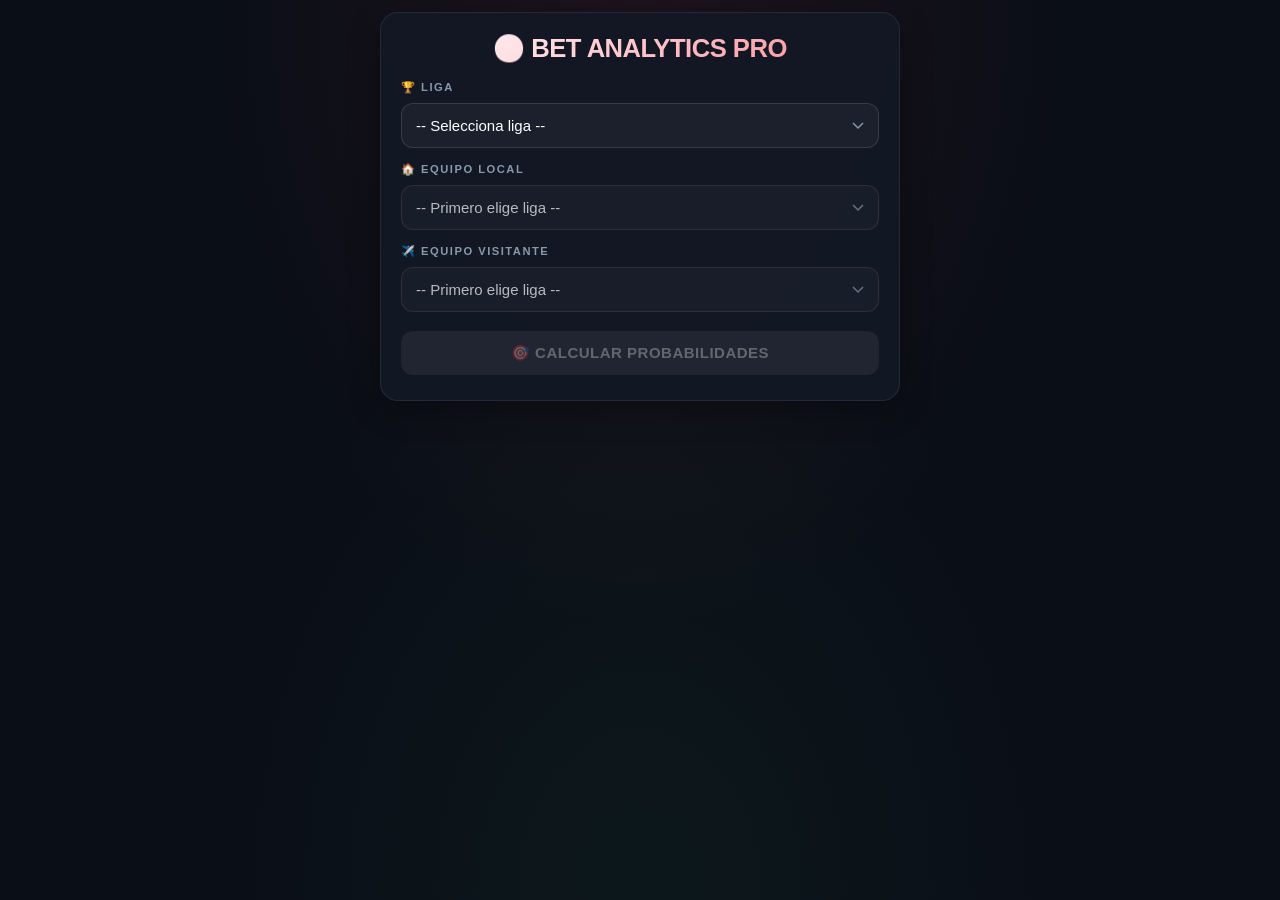
==== commit c7a05aef: "Refactor HTML structure and styles for better clarity" ====
--- a/static/index.html
+++ b/static/index.html
@@ -3,122 +3,363 @@
 <head>
     <meta charset="UTF-8">
     <meta name="viewport" content="width=device-width, initial-scale=1.0, maximum-scale=1.0, user-scalable=no">
+    <meta name="apple-mobile-web-app-capable" content="yes">
+    <meta name="apple-mobile-web-app-status-bar-style" content="black-translucent">
     <title>Bet Analytics PRO</title>
     <style>
-        :root { --bg: #0a0e17; --card: #131925; --accent: #ff4d5a; --green: #2ecc71; --yellow: #f1c40f; --text: #f0f2f8; }
-        * { box-sizing: border-box; margin: 0; padding: 0; font-family: 'Segoe UI', sans-serif; }
-        body { background: var(--bg); color: var(--text); padding: 15px; min-height: 100vh; }
-        .container { max-width: 500px; margin: auto; }
-        .card { background: var(--card); border-radius: 16px; padding: 20px; margin-bottom: 20px; border: 1px solid rgba(255,255,255,0.1); }
-        h2 { text-align: center; margin-bottom: 15px; font-size: 24px; }
-        select, button { width: 100%; padding: 12px; margin: 6px 0; border-radius: 10px; background: rgba(255,255,255,0.06); color: white; border: 1px solid rgba(255,255,255,0.2); font-size: 16px; -webkit-appearance: none; }
-        button { background: var(--accent); font-weight: bold; border: none; cursor: pointer; }
-        .market { background: rgba(255,255,255,0.03); border-radius: 10px; padding: 12px; margin: 8px 0; }
-        .market-header { font-weight: bold; margin-bottom: 8px; color: var(--accent); }
-        .prob-row { display: flex; justify-content: space-between; align-items: center; margin: 5px 0; }
-        .bar { flex: 1; height: 6px; background: rgba(255,255,255,0.1); border-radius: 3px; margin: 0 10px; overflow: hidden; }
-        .bar-fill { height: 100%; border-radius: 3px; width: 0; transition: width 1s; }
-        .green { color: var(--green); } .yellow { color: var(--yellow); } .red { color: var(--accent); }
-        .value-badge { font-size: 12px; padding: 2px 8px; border-radius: 20px; background: rgba(46,204,113,0.2); color: var(--green); margin-left: 5px; }
+        :root {
+            --bg: #0a0e17;
+            --card: rgba(19, 25, 37, 0.95);
+            --accent: #ff4d5a;
+            --green: #2ecc71;
+            --yellow: #f1c40f;
+            --text: #f0f2f8;
+            --muted: #8899aa;
+        }
+        * {
+            box-sizing: border-box;
+            margin: 0;
+            padding: 0;
+        }
+        body {
+            background: var(--bg);
+            color: var(--text);
+            font-family: -apple-system, BlinkMacSystemFont, 'Segoe UI', Roboto, sans-serif;
+            padding: 12px;
+            min-height: 100vh;
+            background-image: 
+                radial-gradient(ellipse at top, rgba(255,77,90,0.08) 0%, transparent 50%),
+                radial-gradient(ellipse at bottom, rgba(46,204,113,0.05) 0%, transparent 50%);
+        }
+        .container {
+            max-width: 520px;
+            margin: 0 auto;
+        }
+        .card {
+            background: var(--card);
+            backdrop-filter: blur(20px);
+            border-radius: 18px;
+            padding: 20px;
+            margin-bottom: 16px;
+            border: 1px solid rgba(255,255,255,0.08);
+            box-shadow: 0 8px 32px rgba(0,0,0,0.3);
+        }
+        h2 {
+            text-align: center;
+            margin-bottom: 18px;
+            font-size: 1.6rem;
+            font-weight: 800;
+            letter-spacing: -0.5px;
+            background: linear-gradient(135deg, #fff, #ff8a95);
+            -webkit-background-clip: text;
+            -webkit-text-fill-color: transparent;
+            background-clip: text;
+        }
+        h3 {
+            text-align: center;
+            margin-bottom: 14px;
+            font-size: 1.1rem;
+            font-weight: 700;
+        }
+        label {
+            display: block;
+            font-size: 0.7rem;
+            font-weight: 700;
+            text-transform: uppercase;
+            letter-spacing: 1.5px;
+            color: var(--muted);
+            margin: 10px 0 4px;
+        }
+        select, button {
+            width: 100%;
+            padding: 13px 14px;
+            margin: 5px 0;
+            border-radius: 12px;
+            background: rgba(255,255,255,0.04);
+            color: white;
+            border: 1px solid rgba(255,255,255,0.12);
+            font-size: 15px;
+            font-family: inherit;
+            -webkit-appearance: none;
+            appearance: none;
+            transition: all 0.2s;
+        }
+        select {
+            background-image: url("data:image/svg+xml,%3Csvg xmlns='http://www.w3.org/2000/svg' width='12' height='8' viewBox='0 0 12 8'%3E%3Cpath d='M1 1l5 5 5-5' stroke='%238899aa' stroke-width='1.5' fill='none'/%3E%3C/svg%3E");
+            background-repeat: no-repeat;
+            background-position: right 14px center;
+            padding-right: 36px;
+        }
+        select:focus, button:focus {
+            outline: none;
+            border-color: var(--accent);
+        }
+        button {
+            background: linear-gradient(135deg, var(--accent), #ff6b7a);
+            font-weight: 700;
+            border: none;
+            cursor: pointer;
+            letter-spacing: 0.5px;
+            box-shadow: 0 4px 20px rgba(255,77,90,0.25);
+            margin-top: 14px;
+        }
+        button:active {
+            transform: scale(0.98);
+        }
+        button:disabled {
+            background: rgba(255,255,255,0.06);
+            color: rgba(255,255,255,0.3);
+            box-shadow: none;
+            cursor: not-allowed;
+        }
+        .market {
+            background: rgba(255,255,255,0.02);
+            border-radius: 12px;
+            padding: 14px;
+            margin: 10px 0;
+            border: 1px solid rgba(255,255,255,0.05);
+        }
+        .market-header {
+            font-weight: 700;
+            font-size: 0.72rem;
+            text-transform: uppercase;
+            letter-spacing: 2px;
+            color: var(--accent);
+            margin-bottom: 10px;
+        }
+        .prob-row {
+            display: flex;
+            justify-content: space-between;
+            align-items: center;
+            margin: 7px 0;
+            gap: 10px;
+        }
+        .prob-label {
+            min-width: 105px;
+            font-size: 0.82rem;
+            font-weight: 500;
+        }
+        .bar-wrap {
+            flex: 1;
+            height: 7px;
+            background: rgba(255,255,255,0.06);
+            border-radius: 4px;
+            overflow: hidden;
+        }
+        .bar-fill {
+            height: 100%;
+            border-radius: 4px;
+            width: 0%;
+            transition: width 1.2s cubic-bezier(0.25, 0.46, 0.45, 0.94);
+        }
+        .prob-value {
+            min-width: 44px;
+            text-align: right;
+            font-weight: 700;
+            font-size: 0.95rem;
+        }
+        .green { color: var(--green); }
+        .yellow { color: var(--yellow); }
+        .red { color: var(--accent); }
         .hidden { display: none; }
+        .loading {
+            text-align: center;
+            padding: 30px;
+            color: var(--muted);
+        }
+        .spinner {
+            width: 28px;
+            height: 28px;
+            border: 2px solid rgba(255,255,255,0.1);
+            border-top-color: var(--accent);
+            border-radius: 50%;
+            animation: spin 0.7s linear infinite;
+            margin: 0 auto 10px;
+        }
+        @keyframes spin { to { transform: rotate(360deg); } }
+        .badge {
+            display: inline-block;
+            font-size: 0.6rem;
+            font-weight: 700;
+            padding: 3px 10px;
+            border-radius: 20px;
+            background: rgba(46,204,113,0.1);
+            color: var(--green);
+            letter-spacing: 1px;
+            text-transform: uppercase;
+            margin-left: 6px;
+        }
     </style>
 </head>
 <body>
 <div class="container">
     <div class="card">
         <h2>⚽ BET ANALYTICS PRO</h2>
-        <label>Liga</label>
-        <select id="league"></select>
-        <label>Local</label>
-        <select id="home" disabled><option>-- Liga --</option></select>
-        <label>Visitante</label>
-        <select id="away" disabled><option>-- Liga --</option></select>
-        <button id="predict" disabled>CALCULAR PROBABILIDADES</button>
+        <label>🏆 Liga</label>
+        <select id="league">
+            <option value="">-- Selecciona liga --</option>
+        </select>
+        <label>🏠 Equipo Local</label>
+        <select id="home" disabled>
+            <option>-- Primero elige liga --</option>
+        </select>
+        <label>✈️ Equipo Visitante</label>
+        <select id="away" disabled>
+            <option>-- Primero elige liga --</option>
+        </select>
+        <button id="predict-btn" disabled>🎯 CALCULAR PROBABILIDADES</button>
     </div>
-    <div id="result" class="card hidden"></div>
+    <div id="result-card" class="card hidden"></div>
 </div>
+
 <script>
-    const API = '';
-    async function loadLeagues() {
-        const res = await fetch(API+'/api/leagues');
+const API = '';
+
+async function loadLeagues() {
+    try {
+        const res = await fetch(API + '/api/leagues');
         const data = await res.json();
         const sel = document.getElementById('league');
-        sel.innerHTML = '<option value="">-- Selecciona --</option>';
-        data.forEach(l => sel.innerHTML += `<option value="${l.code}">${l.name}</option>`);
+        data.forEach(l => {
+            sel.innerHTML += `<option value="${l.code}">${l.name}</option>`;
+        });
+    } catch (e) {
+        console.error('Error cargando ligas:', e);
     }
-    document.getElementById('league').onchange = async function() {
-        const code = this.value;
-        const homeSel = document.getElementById('home');
-        const awaySel = document.getElementById('away');
-        homeSel.innerHTML = '<option>Cargando...</option>';
-        awaySel.innerHTML = '<option>Cargando...</option>';
-        if(!code) return;
-        const res = await fetch(API+'/api/teams?league='+code);
+}
+
+document.getElementById('league').addEventListener('change', async function() {
+    const code = this.value;
+    const homeSel = document.getElementById('home');
+    const awaySel = document.getElementById('away');
+    homeSel.innerHTML = '<option>Cargando equipos...</option>';
+    awaySel.innerHTML = '<option>Cargando equipos...</option>';
+    homeSel.disabled = true;
+    awaySel.disabled = true;
+    document.getElementById('predict-btn').disabled = true;
+    
+    if (!code) return;
+    
+    try {
+        const res = await fetch(API + '/api/teams?league=' + code);
         const teams = await res.json();
         const opts = teams.map(t => `<option value="${t}">${t}</option>`).join('');
-        homeSel.innerHTML = '<option value="">-- Local --</option>'+opts;
-        awaySel.innerHTML = '<option value="">-- Visitante --</option>'+opts;
-        homeSel.disabled = false; awaySel.disabled = false;
-        checkButton();
-    };
-    function checkButton() {
-        document.getElementById('predict').disabled = !(document.getElementById('home').value && document.getElementById('away').value);
+        homeSel.innerHTML = '<option value="">-- Local --</option>' + opts;
+        awaySel.innerHTML = '<option value="">-- Visitante --</option>' + opts;
+        homeSel.disabled = false;
+        awaySel.disabled = false;
+    } catch (e) {
+        homeSel.innerHTML = '<option>Error al cargar</option>';
+        awaySel.innerHTML = '<option>Error al cargar</option>';
     }
-    document.getElementById('home').onchange = checkButton;
-    document.getElementById('away').onchange = checkButton;
-
-    document.getElementById('predict').onclick = async () => {
-        const league = document.getElementById('league').value;
-        const home = document.getElementById('home').value;
-        const away = document.getElementById('away').value;
-        const res = await fetch(API+`/api/predict?league=${league}&home=${encodeURIComponent(home)}&away=${encodeURIComponent(away)}`);
+});
+
+function checkButton() {
+    const home = document.getElementById('home').value;
+    const away = document.getElementById('away').value;
+    document.getElementById('predict-btn').disabled = !(home && away);
+}
+
+document.getElementById('home').addEventListener('change', checkButton);
+document.getElementById('away').addEventListener('change', checkButton);
+
+document.getElementById('predict-btn').addEventListener('click', async () => {
+    const league = document.getElementById('league').value;
+    const home = document.getElementById('home').value;
+    const away = document.getElementById('away').value;
+    
+    const card = document.getElementById('result-card');
+    card.classList.remove('hidden');
+    card.innerHTML = '<div class="loading"><div class="spinner"></div>Calculando probabilidades...</div>';
+    
+    try {
+        const res = await fetch(API + `/api/predict?league=${league}&home=${encodeURIComponent(home)}&away=${encodeURIComponent(away)}`);
         const data = await res.json();
+        
+        if (data.error) {
+            card.innerHTML = `<p style="color:var(--accent);text-align:center;">Error: ${data.error}</p>`;
+            return;
+        }
+        
         renderResult(data);
-    };
-
-    function colorFor(p) { return p >= 65 ? 'green' : p >= 45 ? 'yellow' : ''; }
-    function barHtml(label, prob, value) {
-        let v = value !== undefined && value !== null ? value : null;
-        let valClass = v > 0 ? 'value-badge green' : '';
-        let valText = v !== null ? ` (+${(v*100).toFixed(1)}%)` : '';
-        return `<div class="prob-row">
-            <span style="min-width:110px;font-size:14px;">${label}</span>
-            <div class="bar"><div class="bar-fill" style="width:0;background:${colorFor(prob)==='green'?'var(--green)':colorFor(prob)==='yellow'?'var(--yellow)':'var(--accent)'}" data-width="${prob}%"></div></div>
-            <span class="${colorFor(prob)}" style="min-width:40px;text-align:right;">${prob}%${valText}</span>
+    } catch (e) {
+        card.innerHTML = '<p style="color:var(--accent);text-align:center;">Error de conexión</p>';
+    }
+});
+
+function colorFor(p) {
+    if (p >= 65) return 'green';
+    if (p >= 45) return 'yellow';
+    return 'red';
+}
+
+function barHtml(label, prob) {
+    const cls = colorFor(prob);
+    const barColor = cls === 'green' ? 'var(--green)' : cls === 'yellow' ? 'var(--yellow)' : 'var(--accent)';
+    return `
+        <div class="prob-row">
+            <span class="prob-label">${label}</span>
+            <div class="bar-wrap">
+                <div class="bar-fill" data-width="${prob}%" style="background:${barColor};box-shadow:0 0 8px ${barColor};"></div>
+            </div>
+            <span class="prob-value ${cls}">${prob}%</span>
         </div>`;
-    }
-
-    function renderResult(d) {
-        const card = document.getElementById('result');
-        card.classList.remove('hidden');
-        let html = `<h3>${d.home} vs ${d.away} (${d.league})</h3>`;
-        if(d.odds) html += `<p style="text-align:center;font-size:12px;color:#aaa;">Cuotas Bet365 cargadas</p>`;
-        html += `<div class="market"><div class="market-header">RESULTADO</div>
-            ${barHtml('Local', d.result.home_win, d.value?.home_win)}
-            ${barHtml('Empate', d.result.draw, null)}
-            ${barHtml('Visitante', d.result.away_win, d.value?.away_win)}
-        </div>
-        <div class="market"><div class="market-header">GOLES TOTALES</div>
-            ${barHtml('Over 1.5', d.goals.over15, null)}
-            ${barHtml('Over 2.5', d.goals.over25, d.value?.over25)}
-        </div>
-        <div class="market"><div class="market-header">PRIMERA MITAD</div>
-            ${barHtml('Over 0.5 HT', d.ht_goals.over05, null)}
-            ${barHtml('Over 1.5 HT', d.ht_goals.over15, null)}
-        </div>
-        <div class="market"><div class="market-header">AMBOS MARCAN</div>
-            ${barHtml('BTTS (Sí)', d.btts, d.value?.btts)}
-        </div>
-        <div class="market"><div class="market-header">CÓRNERS</div>
-            ${barHtml('Over 7.5', d.corners.over75, null)}
-            ${barHtml('Over 8.5', d.corners.over85, null)}
-        </div>`;
-        card.innerHTML = html;
-        setTimeout(() => {
-            document.querySelectorAll('.bar-fill[data-width]').forEach(b => b.style.width = b.dataset.width);
-        }, 50);
-    }
-    loadLeagues();
+}
+
+function renderResult(d) {
+    const card = document.getElementById('result-card');
+    
+    let html = `
+        <h3>${d.home} vs ${d.away}</h3>
+        <p style="text-align:center;font-size:0.7rem;color:var(--muted);margin-bottom:8px;">${d.league} · λ Local: ${d.l_home} · λ Visitante: ${d.l_away}</p>
+        
+        <div class="market">
+            <div class="market-header">📊 RESULTADO DEL PARTIDO</div>
+            ${barHtml('Victoria Local', d.result.home_win)}
+            ${barHtml('Empate', d.result.draw)}
+            ${barHtml('Victoria Visitante', d.result.away_win)}
+        </div>
+        
+        <div class="market">
+            <div class="market-header">⚽ GOLES TOTALES</div>
+            ${barHtml('Over 1.5 goles', d.goals.over15)}
+            ${barHtml('Over 2.5 goles', d.goals.over25)}
+        </div>
+        
+        <div class="market">
+            <div class="market-header">⏱️ GOLES PRIMERA MITAD</div>
+            ${barHtml('Over 0.5 goles HT', d.ht_goals.over05)}
+            ${barHtml('Over 1.5 goles HT', d.ht_goals.over15)}
+        </div>
+        
+        <div class="market">
+            <div class="market-header">🤝 AMBOS MARCAN (BTTS)</div>
+            ${barHtml('Sí, ambos marcan', d.btts)}
+        </div>
+        
+        <div class="market">
+            <div class="market-header">🏳️ CÓRNERS TOTALES</div>
+            ${barHtml('Over 7.5 córners', d.corners.over75)}
+            ${barHtml('Over 8.5 córners', d.corners.over85)}
+        </div>
+        
+        <p style="text-align:center;font-size:0.6rem;color:var(--muted);margin-top:12px;opacity:0.6;">
+            Basado en datos xG de Understat · Modelo Poisson · Solo uso informativo
+        </p>
+    `;
+    
+    card.innerHTML = html;
+    
+    setTimeout(() => {
+        document.querySelectorAll('.bar-fill[data-width]').forEach(bar => {
+            bar.style.width = bar.dataset.width;
+        });
+    }, 100);
+    
+    card.scrollIntoView({ behavior: 'smooth', block: 'start' });
+}
+
+loadLeagues();
 </script>
 </body>
 </html>
